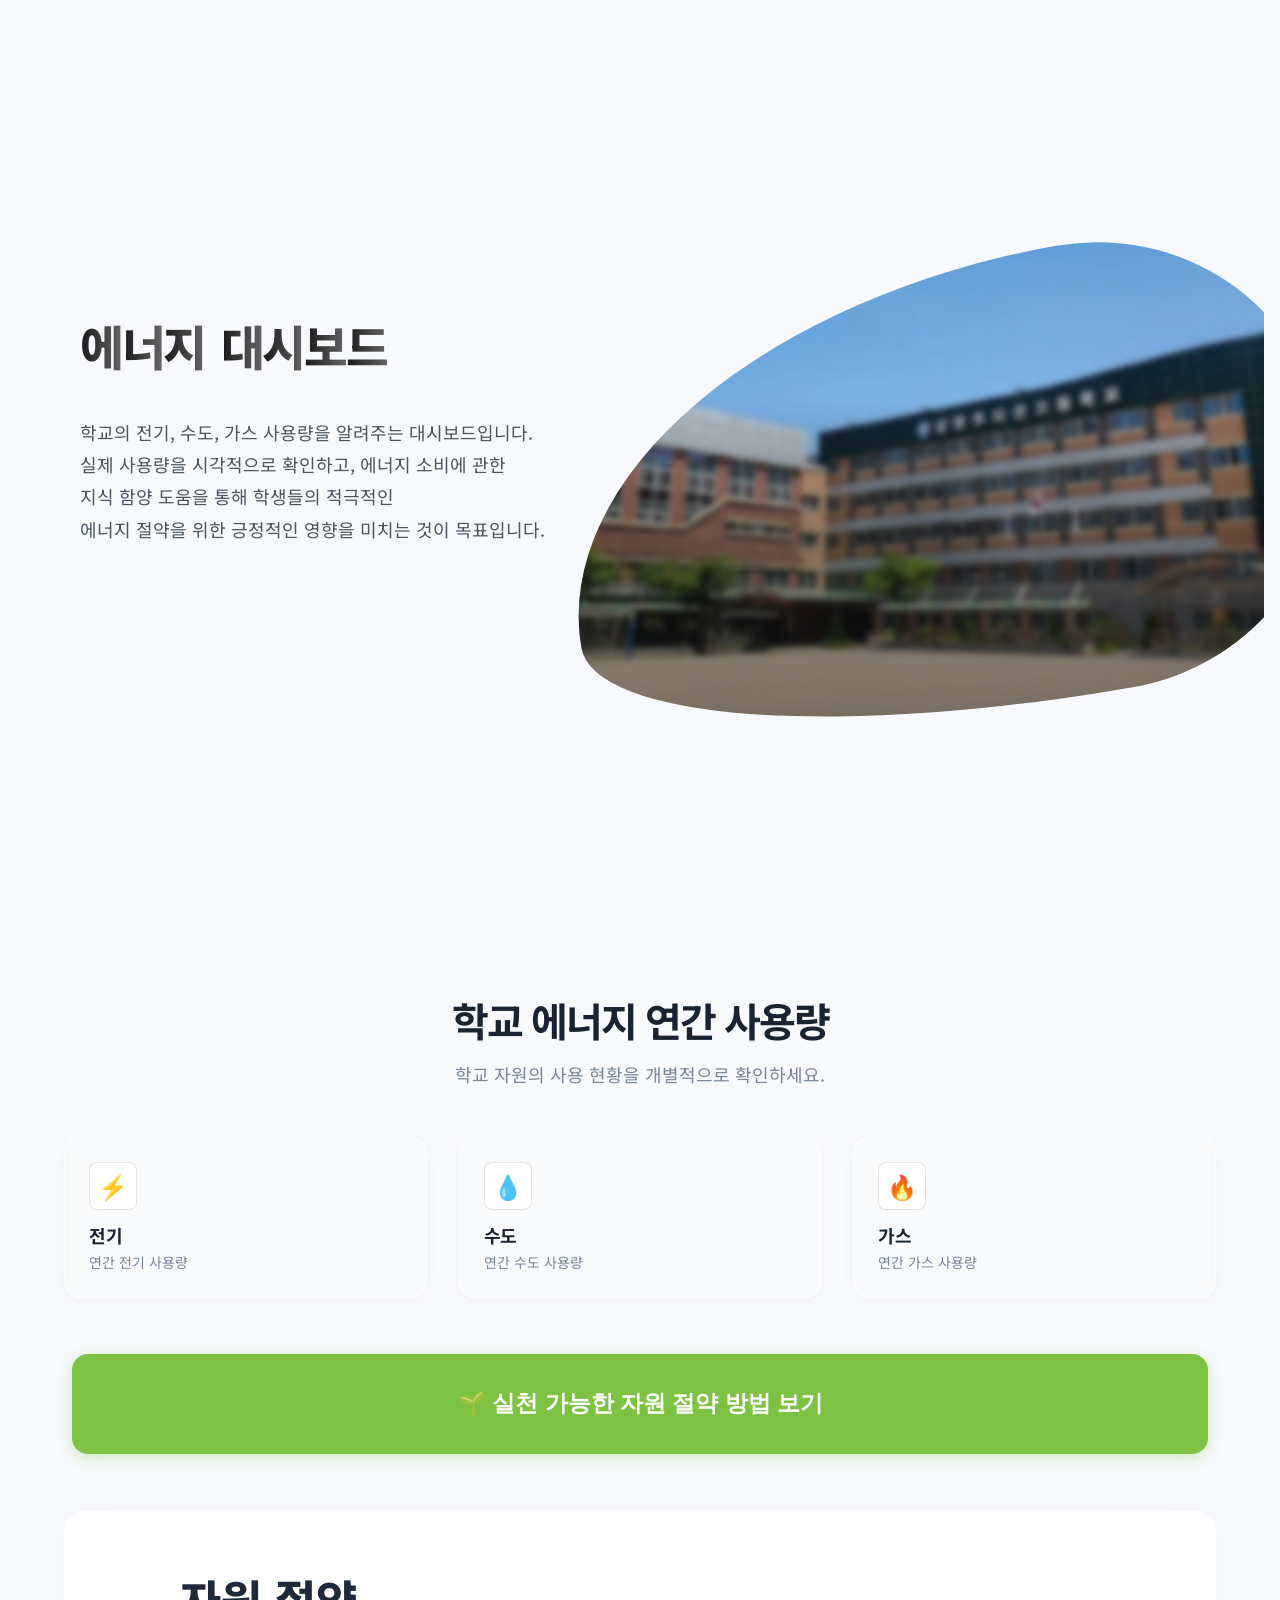
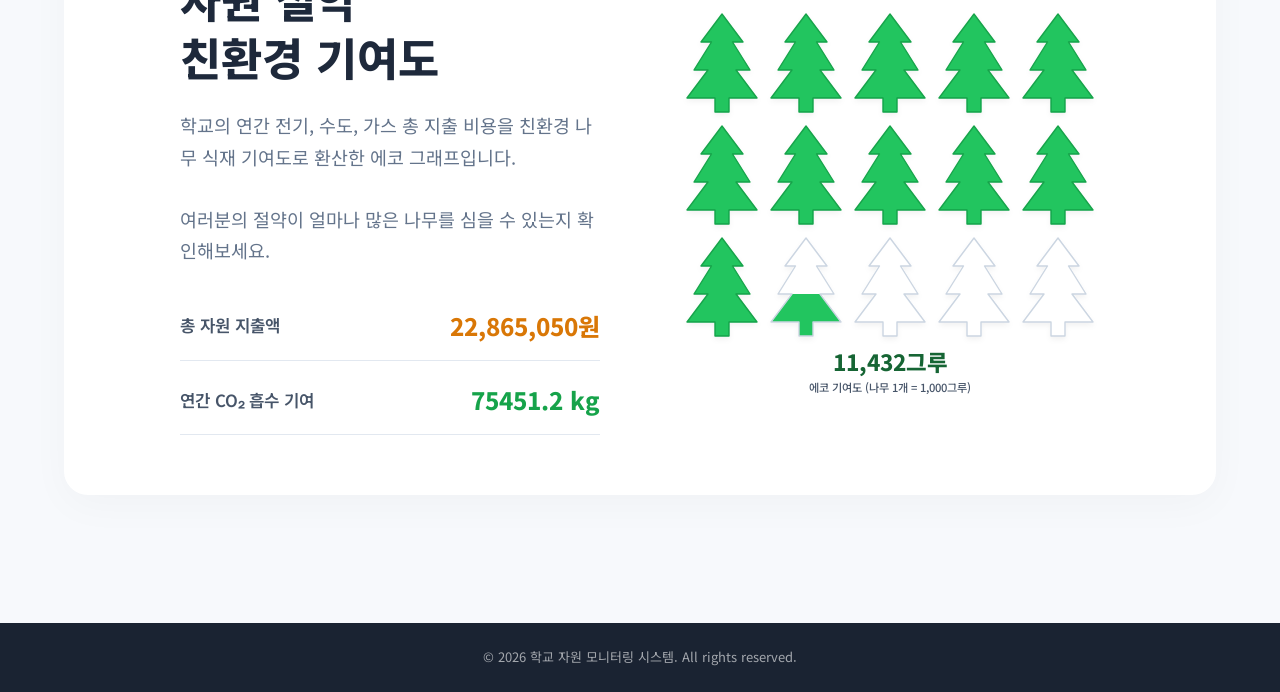
==== index.html @ 6ceacd43 "ㄹㅇ 트루 찐찐찐 마지막임" ====
<!DOCTYPE html>
<html lang="ko">
<head>
    <meta charset="UTF-8">
    <meta name="viewport" content="width=device-width, initial-scale=1.0">
    <title>에너지 대시보드</title>
    <link rel="stylesheet" href="style.css?v=69">
</head>
<body>
    <div class="hero-bg" id="hero-bg"></div>

    <section id="hero" class="hero-new">
        <div class="hero-content">
            <h1 id="hero-title">에너지 대시보드</h1>
            <p class="hero-desc">
                학교의 전기, 수도, 가스 사용량을 알려주는 대시보드입니다.<br>
                실제 사용량을 시각적으로 확인하고, 에너지 소비에 관한<br>
                지식 함양 도움을 통해 학생들의 적극적인<br>
                에너지 절약을 위한 긍정적인 영향을 미치는 것이 목표입니다.
            </p>
        </div>
        <div class="hero-image-halfcircle"></div>
    </section>

    <div class="container">
        <section class="feature-section">
            <div class="feature-header">
                <h2>학교 에너지 연간 사용량</h2>
                <p>학교 자원의 사용 현황을 개별적으로 확인하세요.</p>
            </div>
            <div class="feature-grid">
                <div class="feature-card" onclick="location.href='electricity.html'">
                    <div class="feature-icon-wrapper">⚡</div>
                    <div class="feature-text">
                        <h3>전기</h3>
                        <p> 연간 전기 사용량</p>
                    </div>
                </div>
                <div class="feature-card" onclick="location.href='water.html'">
                    <div class="feature-icon-wrapper">💧</div>
                    <div class="feature-text">
                        <h3>수도</h3>
                        <p>연간 수도 사용량</p>
                    </div>
                </div>
                <div class="feature-card" onclick="location.href='gas.html'">
                    <div class="feature-icon-wrapper">🔥</div>
                    <div class="feature-text">
                        <h3>가스</h3>
                        <p>연간 가스 사용량</p>
                    </div>
                </div>
            </div>
        </section>



        <div class="action-area">
            <button class="btn-primary" onclick="location.href='saving-tips.html'">
                🌱 실천 가능한 자원 절약 방법 보기
            </button>
        </div>

        <section class="eco-tree-section">
            <div class="eco-tree-layout">
                <div class="eco-tree-text-area">
                    <h2>자원 절약<br>친환경 기여도</h2>
                    <p class="description">
                        학교의 연간 전기, 수도, 가스 총 지출 비용을 
                        친환경 나무 식재 기여도로 환산한 에코 그래프입니다.<br><br>
                        여러분의 절약이 얼마나 많은 나무를 심을 수 있는지 확인해보세요.
                    </p>
                    <div class="eco-stats">
                        <div class="stat-box">
                            <span class="stat-label">총 자원 지출액</span>
                            <span class="stat-value highlight-yellow">22,865,050원</span>
                        </div>
                        <div class="stat-box">
                            <span class="stat-label">연간 CO₂ 흡수 기여</span>
                            <span class="stat-value highlight-green">75451.2 kg</span>
                        </div>
                    </div>
                </div>

                <div class="eco-tree-graphic-area">
                    <svg viewBox="0 0 600 580" preserveAspectRatio="xMidYMid meet" xmlns="http://www.w3.org/2000/svg">
                        <defs>
                            <path id="tree-shape" d="M 50,10 L 20,50 L 35,50 L 10,90 L 30,90 L 0,130 L 40,130 L 40,150 L 60,150 L 60,130 L 100,130 L 70,90 L 90,90 L 65,50 L 80,50 Z" />
                            <linearGradient id="partialTreeGrad" x1="0%" y1="0%" x2="0%" y2="100%">
                                <stop offset="56.8%" stop-color="#ffffff" />
                                <stop offset="56.8%" stop-color="#22c55e" />
                            </linearGradient>
                            <filter id="shadow" x="-10%" y="-10%" width="120%" height="120%">
                                <feDropShadow dx="0" dy="4" stdDeviation="4" flood-color="#000000" flood-opacity="0.05" />
                            </filter>
                        </defs>
                        
                        <!-- 11 Full Trees -->
                        <use href="#tree-shape" x="10" y="10" fill="#22c55e" stroke="#16a34a" stroke-width="2" stroke-linejoin="round" filter="url(#shadow)" />
                        <use href="#tree-shape" x="130" y="10" fill="#22c55e" stroke="#16a34a" stroke-width="2" stroke-linejoin="round" filter="url(#shadow)" />
                        <use href="#tree-shape" x="250" y="10" fill="#22c55e" stroke="#16a34a" stroke-width="2" stroke-linejoin="round" filter="url(#shadow)" />
                        <use href="#tree-shape" x="370" y="10" fill="#22c55e" stroke="#16a34a" stroke-width="2" stroke-linejoin="round" filter="url(#shadow)" />
                        <use href="#tree-shape" x="490" y="10" fill="#22c55e" stroke="#16a34a" stroke-width="2" stroke-linejoin="round" filter="url(#shadow)" />
                        
                        <use href="#tree-shape" x="10" y="170" fill="#22c55e" stroke="#16a34a" stroke-width="2" stroke-linejoin="round" filter="url(#shadow)" />
                        <use href="#tree-shape" x="130" y="170" fill="#22c55e" stroke="#16a34a" stroke-width="2" stroke-linejoin="round" filter="url(#shadow)" />
                        <use href="#tree-shape" x="250" y="170" fill="#22c55e" stroke="#16a34a" stroke-width="2" stroke-linejoin="round" filter="url(#shadow)" />
                        <use href="#tree-shape" x="370" y="170" fill="#22c55e" stroke="#16a34a" stroke-width="2" stroke-linejoin="round" filter="url(#shadow)" />
                        <use href="#tree-shape" x="490" y="170" fill="#22c55e" stroke="#16a34a" stroke-width="2" stroke-linejoin="round" filter="url(#shadow)" />
                        
                        <use href="#tree-shape" x="10" y="330" fill="#22c55e" stroke="#16a34a" stroke-width="2" stroke-linejoin="round" filter="url(#shadow)" />
                        
                        <!-- 1 Partial Tree (43.2% filled from bottom) -->
                        <use href="#tree-shape" x="130" y="330" fill="url(#partialTreeGrad)" stroke="#cbd5e1" stroke-width="2" stroke-linejoin="round" filter="url(#shadow)" />
                        
                        <!-- 3 Empty Trees -->
                        <use href="#tree-shape" x="250" y="330" fill="#ffffff" stroke="#cbd5e1" stroke-width="2" stroke-linejoin="round" filter="url(#shadow)" />
                        <use href="#tree-shape" x="370" y="330" fill="#ffffff" stroke="#cbd5e1" stroke-width="2" stroke-linejoin="round" filter="url(#shadow)" />
                        <use href="#tree-shape" x="490" y="330" fill="#ffffff" stroke="#cbd5e1" stroke-width="2" stroke-linejoin="round" filter="url(#shadow)" />
                        
                        <!-- Text -->
                        <text x="300" y="530" font-size="32" font-weight="800" fill="#166534" text-anchor="middle">11,432그루</text>
                        <text x="300" y="560" font-size="16" fill="#475569" text-anchor="middle" font-weight="500">에코 기여도 (나무 1개 = 1,000그루)</text>
                    </svg>
                </div>
            </div>
        </section>
    </div>

    <footer>
        <p>© 2026 학교 자원 모니터링 시스템. All rights reserved.</p>
    </footer>

    <script>
        document.addEventListener("DOMContentLoaded", () => {
            const renderPaths = (position) => {
                const svgNS = "http://www.w3.org/2000/svg";
                const svg = document.createElementNS(svgNS, "svg");
                svg.setAttribute("viewBox", "0 0 696 316");
                svg.setAttribute("fill", "none");
                svg.setAttribute("overflow", "visible");
                svg.classList.add("hero-svg");
                
                for (let i = 0; i < 25; i++) {
                    const idx = i * 1.4;
                    const path = document.createElementNS(svgNS, "path");
                    const d = `M-${380 - idx * 5 * position} -${189 + idx * 6}C-${380 - idx * 5 * position} -${189 + idx * 6} -${312 - idx * 5 * position} ${216 - idx * 6} ${152 - idx * 5 * position} ${343 - idx * 6}C${616 - idx * 5 * position} ${470 - idx * 6} ${684 - idx * 5 * position} ${875 - idx * 6} ${684 - idx * 5 * position} ${875 - idx * 6}`;
                    
                    path.setAttribute("d", d);
                    path.setAttribute("stroke", "#166534");
                    path.setAttribute("stroke-width", 0.5 + idx * 0.03);
                    path.setAttribute("stroke-opacity", 0.02 + Math.pow((24 - i) / 24, 2) * 0.35);
                    svg.appendChild(path);
                }
                return svg;
            };

            const container = document.getElementById("hero-bg");
            if (container) {
                container.appendChild(renderPaths(1));
                container.appendChild(renderPaths(-1));

                const paths = container.querySelectorAll("path");
                paths.forEach(path => {
                    const length = path.getTotalLength() || 1500;
                    path.style.setProperty('--path-length', length);
                    path.style.strokeDasharray = `${length * 0.3} ${length * 0.7}`;
                    
                    const duration = 20 + Math.random() * 10;
                    path.style.animation = `drawPath ${duration}s linear infinite`;
                });
            }

            const titleContainer = document.getElementById("hero-title");
            if (titleContainer) {
                const text = titleContainer.textContent;
                titleContainer.innerHTML = "";
                const words = text.split(" ");
                
                words.forEach((word, wordIndex) => {
                    const wordSpan = document.createElement("span");
                    wordSpan.className = "title-word";
                    if (wordIndex < words.length - 1) wordSpan.style.marginRight = "16px";
                    
                    word.split("").forEach((letter, letterIndex) => {
                        const letterSpan = document.createElement("span");
                        letterSpan.className = "title-letter";
                        letterSpan.textContent = letter;
                        wordSpan.appendChild(letterSpan);
                        
                        letterSpan.animate([
                            { transform: 'translateY(100px)', opacity: 0 },
                            { transform: 'translateY(0)', opacity: 1 }
                        ], {
                            duration: 1000,
                            delay: (wordIndex * 100 + letterIndex * 30),
                            fill: 'forwards',
                            easing: 'cubic-bezier(0.34, 1.56, 0.64, 1)'
                        });
                    });
                    titleContainer.appendChild(wordSpan);
                });
            }

            const featureGrid = document.querySelector(".feature-grid");
            if (featureGrid) {
                document.addEventListener("mousemove", e => {
                    const rect = featureGrid.getBoundingClientRect();
                    const x = e.clientX - rect.left;
                    const y = e.clientY - rect.top;
                    featureGrid.style.setProperty("--mouse-x", `${x}px`);
                    featureGrid.style.setProperty("--mouse-y", `${y}px`);
                });
            }
        });
    </script>
</body>
</html>
---- style.css ----
/* ===================================
   학교 자원 모니터링 시스템 - 스타일시트
   이전 대시보드 디자인 시스템 통합
   =================================== */

@import url('https://fonts.googleapis.com/css2?family=Noto+Sans+KR:wght@300;400;500;700;900&display=swap');

/* --- Design Tokens (이전 대시보드 기반) --- */
:root {
    --bg-color: #f7f9fc;
    --card-bg: #ffffff;
    --text-main: #1a2332;
    --text-sub: #7a869a;
    --blue: #239ce3;
    --blue-light: #e6f4fc;
    --green: #7dc242;
    --green-light: #eff7e9;
    --teal: #36b0a1;
    --teal-light: #e7f6f5;
    --orange: #f59e0b;
    --orange-light: #fef3c7;
    --border-radius: 16px;
    --shadow: 0 4px 20px rgba(0, 0, 0, 0.03);
    --shadow-hover: 0 8px 32px rgba(0, 0, 0, 0.08);
    --transition: all 0.3s cubic-bezier(0.4, 0, 0.2, 1);
}

/* --- Reset & Base --- */
* {
    box-sizing: border-box;
    margin: 0;
    padding: 0;
}

body {
    font-family: 'Noto Sans KR', sans-serif;
    background-color: var(--bg-color);
    color: var(--text-main);
    line-height: 1.6;
    -webkit-font-smoothing: antialiased;
}

/* ===================================
   히어로 배너
   =================================== */
.hero-new {
    position: relative;
    min-height: calc(100vh - 32px);
    width: calc(100% - 32px);
    margin: 16px;
    border-radius: 32px;
    display: flex;
    align-items: center;
    justify-content: flex-start; /* 중앙 정렬 해제하고 왼쪽으로 완전히 밀착 */
    overflow: hidden; /* 모서리 둥글게 자르기 */
}

.hero-bg {
    position: fixed; /* absolute에서 fixed로 변경하여 스크롤 시에도 배경 유지 */
    top: 0;
    left: 0;
    width: 100%;
    height: 100vh;
    pointer-events: none;
    z-index: 0;
}

.hero-svg {
    width: 100%;
    height: 100%;
    color: #020617;
    position: absolute;
    top: 0;
    left: 0;
}

.hero-content {
    position: relative;
    z-index: 10;
    text-align: left; /* 왼쪽 정렬 */
    padding: 0;
    max-width: 800px;
    margin-left: 8vw; /* 화면 왼쪽에서 적절히 띄움 (기존보다 훨씬 왼쪽) */
}

/* 오른쪽 배경 이미지 - 보내주신 이미지와 완벽하게 일치하는 비대칭 물방울 모양 */
.hero-image-halfcircle {
    position: absolute;
    right: -5vw; 
    top: 55%; 
    width: 65vw; 
    height: 38vw; 
    /* 
       [곡률 수정: 끝부분 부드럽게 라운딩]
       - 이전 설정은 끝부분이 바늘처럼 너무 뾰족하게 만나는 구조였습니다.
       - 가로 곡률을 70%로 낮추어(기존 85%), 왼쪽 끝이 뾰족하지 않고 신발 앞코나 조약돌처럼 부드럽고 둥글게(Round) 감싸지도록 조절했습니다.
       - 여전히 가로/세로 합은 100%로 완벽하게 맞물리므로, 네모난 왜곡 없이 가장 아름다운 곡선이 나옵니다.
    */
    border-radius: 70% 30% 30% 70% / 70% 50% 50% 30%; 
    /* 살짝 위로 들린 각도 유지 (-10도) */
    transform: translateY(-50%) rotate(-10deg);
    overflow: hidden; 
    z-index: 1; 
}

/* 타원이 회전해도 사진은 똑바로 보이게 유지 */
.hero-image-halfcircle::before {
    content: '';
    position: absolute;
    /* 사진 영역을 130%로 줄여서 사진이 덜 확대되어 보이게 수정 */
    top: -15%;
    left: -15%;
    width: 120%;
    height: 130%;
    background-image: url('school.jpg');
    background-size: cover;
    background-position: center;
    /* 부모의 회전(-10도)을 상쇄 */
    transform: rotate(10deg);
}

.hero-new h1 {
    font-size: 5rem;
    font-weight: 800;
    margin-bottom: 2rem;
    letter-spacing: -0.05em;
    display: flex;
    justify-content: flex-start; /* 왼쪽 정렬 */
    flex-wrap: wrap;
}

.title-word {
    display: inline-block;
}

.title-letter {
    display: inline-block;
    color: transparent;
    background-clip: text;
    -webkit-background-clip: text;
    background-image: linear-gradient(to right, #171717, rgba(64, 64, 64, 0.8));
    opacity: 0; /* Animation handles the rest */
}

.hero-desc {
    font-size: 1.125rem;
    color: #4b5563;
    line-height: 1.8;
    margin-bottom: 3rem;
    animation: fadeInUp 2s ease-out forwards;
    opacity: 0;
}

@keyframes fadeInUp {
    from { opacity: 0; transform: translateY(24px); }
    to { opacity: 1; transform: translateY(0); }
}

@keyframes drawPath {
    0% { stroke-dashoffset: var(--path-length); }
    100% { stroke-dashoffset: 0; }
}

.hero-btn-container {
    display: inline-block;
    position: relative;
    background: linear-gradient(to bottom, rgba(0,0,0,0.05), rgba(255,255,255,0.05));
    padding: 1px;
    border-radius: 1.5rem;
    backdrop-filter: blur(16px);
    overflow: hidden;
    box-shadow: 0 10px 15px -3px rgba(0,0,0,0.1);
    animation: fadeInUp 2.5s ease-out forwards;
    opacity: 0;
}

.hero-btn {
    border-radius: 1.45rem;
    padding: 24px 32px;
    font-size: 1.125rem;
    font-weight: 600;
    background-color: rgba(255,255,255,0.95);
    color: #000;
    border: 1px solid rgba(0,0,0,0.1);
    cursor: pointer;
    display: flex;
    align-items: center;
    transition: all 0.3s;
}

.hero-btn:hover {
    background-color: #fff;
    transform: translateY(-2px);
    box-shadow: 0 4px 6px -1px rgba(0,0,0,0.1);
}

.hero-btn .btn-text {
    opacity: 0.9;
    transition: opacity 0.3s;
}

.hero-btn:hover .btn-text {
    opacity: 1;
}

.hero-btn .btn-arrow {
    margin-left: 12px;
    opacity: 0.7;
    transition: all 0.3s;
}

.hero-btn:hover .btn-arrow {
    opacity: 1;
    transform: translateX(6px);
}

/* 버튼 스타일 */
.action-area {
    width: 100%;
    padding: 8px;
    box-sizing: border-box;
    margin-bottom: 48px;
}

.btn-primary {
    display: block;
    width: 100%;
    background-color: var(--green);
    color: white;
    border: none;
    height: 100px;
    padding: 20px 28px;
    font-size: 1.45rem;
    font-weight: 700;
    border-radius: var(--border-radius);
    cursor: pointer;
    transition: all 0.3s ease;
    box-shadow: 0 4px 15px rgba(125, 194, 66, 0.3);
    text-align: center;
}

.btn-primary:hover {
    background-color: #65a30d;
    transform: translateY(-2px);
    box-shadow: 0 8px 25px rgba(125, 194, 66, 0.4);
}


/* ===================================
   컨테이너
   =================================== */
.container {
    max-width: 1200px;
    margin: 0 auto;
    padding: 48px 24px;
    position: relative;
    z-index: 1;
}

/* ===================================
   원형 프로그레스 차트 섹션
   =================================== */
.analysis-section {
    margin-bottom: 48px;
}

.progress-wrapper {
    display: grid;
    grid-template-columns: repeat(3, 1fr);
    gap: 32px;
}

.progress-card {
    background-color: rgba(255, 255, 255, 0.2);
    border-radius: var(--border-radius);
    padding: 40px 24px;
    box-shadow: var(--shadow);
    display: flex;
    flex-direction: column;
    align-items: center;
    gap: 24px;
    transition: var(--transition);
    border: 1px solid rgba(255, 255, 255, 0.8);
    backdrop-filter: blur(4px); /* 아주 살짝의 블러만 적용 */
    -webkit-backdrop-filter: blur(4px);
}

.progress-card:hover {
    box-shadow: var(--shadow-hover);
    transform: translateY(-4px);
    background-color: rgba(255, 255, 255, 0.4);
}

.progress-title {
    font-size: 18px;
    font-weight: 700;
    color: var(--text-main);
    letter-spacing: -0.3px;
}

/* --- 원형 프로그레스 (conic-gradient) --- */
.circle {
    position: relative;
    width: 150px;
    height: 150px;
    display: flex;
    justify-content: center;
    align-items: center;
    transition: var(--transition);
}

.circle::before {
    content: '';
    position: absolute;
    inset: 0;
    border-radius: 50%;
    -webkit-mask: radial-gradient(transparent 55%, black 56%);
    mask: radial-gradient(transparent 55%, black 56%);
    z-index: 1;
}

.circle span {
    position: relative;
    z-index: 2;
    font-size: 32px;
    font-weight: 700;
}

/* 전기 - 78% (파란색) */
.circle.blue::before {
    background: conic-gradient(
        var(--blue) 0deg,
        var(--blue) 280.8deg,     /* 360 × 0.78 */
        var(--blue-light) 280.8deg,
        var(--blue-light) 360deg
    );
}

.circle.blue span {
    color: var(--blue);
}

/* 수도 - 91% (초록색) */
.circle.green::before {
    background: conic-gradient(
        var(--green) 0deg,
        var(--green) 327.6deg,    /* 360 × 0.91 */
        var(--green-light) 327.6deg,
        var(--green-light) 360deg
    );
}

.circle.green span {
    color: var(--green);
}

/* 가스 - 85% (주황색) */
.circle.orange::before {
    background: conic-gradient(
        var(--orange) 0deg,
        var(--orange) 306deg,     /* 360 × 0.85 */
        var(--orange-light) 306deg,
        var(--orange-light) 360deg
    );
}

.circle.orange span {
    color: var(--orange);
}

/* ===================================
   상세 모니터링 기능 섹션 (FeatureGrid 스타일)
   =================================== */
.feature-section {
    width: 100%;
    padding: 48px 0;
}

.feature-header {
    max-width: 768px;
    margin: 0 auto 48px auto;
    text-align: center;
    padding: 0 24px;
}

.feature-header h2 {
    font-size: 2.5rem;
    font-weight: 700;
    letter-spacing: -0.05em;
    color: var(--text-main);
    line-height: 1.2;
}

.feature-header p {
    margin-top: 16px;
    font-size: 1.125rem;
    color: var(--text-sub);
}

.feature-grid {
    display: grid;
    grid-template-columns: 1fr;
    gap: 32px;
    position: relative;
    z-index: 0;
}

@media (min-width: 768px) {
    .feature-grid { grid-template-columns: repeat(2, 1fr); }
}

@media (min-width: 1024px) {
    .feature-grid { grid-template-columns: repeat(3, 1fr); }
}

.feature-card {
    position: relative;
    display: flex;
    flex-direction: column;
    align-items: flex-start;
    gap: 16px;
    padding: 24px;
    border-radius: var(--border-radius);
    border: 1px solid rgba(255, 255, 255, 0.8);
    background-color: rgba(255, 255, 255, 0.2);
    box-shadow: var(--shadow);
    backdrop-filter: blur(4px);
    -webkit-backdrop-filter: blur(4px);
    transition: var(--transition);
    cursor: pointer;
    text-decoration: none;
    color: inherit;
    z-index: 1;
}

.feature-card:hover {
    transform: translateY(-4px);
    box-shadow: var(--shadow-hover);
    background-color: rgba(255, 255, 255, 0.4);
}

/* 내부 요소들이 확실히 위로 오도록 */
.feature-card > * {
    position: relative;
    z-index: 2;
}

/* 다크모드 대응(만약 프로젝트에 다크모드가 있다면) */
@media (prefers-color-scheme: dark) {
    .feature-card {
        border-color: rgba(255, 255, 255, 0.2);
        background-color: rgba(255, 255, 255, 0.12);
    }
    .feature-card:hover {
        border-color: rgba(255, 255, 255, 0.35);
        background-color: rgba(255, 255, 255, 0.2);
    }
}

.feature-icon-wrapper {
    display: flex;
    height: 48px;
    width: 48px;
    align-items: center;
    justify-content: center;
    border-radius: 0.5rem;
    border: 1px solid rgba(0, 0, 0, 0.1);
    background-color: var(--card-bg);
    color: var(--text-main);
    font-size: 24px;
}

@media (prefers-color-scheme: dark) {
    .feature-icon-wrapper {
        border-color: rgba(255, 255, 255, 0.1);
    }
}

.feature-text {
    display: flex;
    flex-direction: column;
    align-items: flex-start;
    text-align: left;
}

.feature-text h3 {
    font-size: 1.125rem;
    font-weight: 700;
    line-height: 1;
    letter-spacing: -0.025em;
    color: var(--text-main);
    margin-bottom: 8px;
}

.feature-text p {
    font-size: 0.875rem;
    color: var(--text-sub);
    line-height: 1.5;
    margin: 0;
}

/* ===================================
   대시보드 페이지 공통 (서브페이지)
   =================================== */
.dashboard-container {
    max-width: 1200px;
    margin: 0 auto;
    padding: 40px 24px;
}

.page-header {
    margin-bottom: 32px;
    display: flex;
    justify-content: space-between;
    align-items: center;
}

.page-header h1 {
    font-size: 32px;
    font-weight: 700;
    color: #111827;
}

.page-header p {
    font-size: 16px;
    color: var(--text-sub);
}

.back-btn {
    display: inline-flex;
    align-items: center;
    gap: 8px;
    padding: 10px 20px;
    border-radius: 12px;
    background-color: var(--card-bg);
    color: var(--text-main);
    text-decoration: none;
    font-size: 14px;
    font-weight: 500;
    box-shadow: var(--shadow);
    transition: var(--transition);
}

.back-btn:hover {
    box-shadow: var(--shadow-hover);
    transform: translateY(-2px);
}

/* 상단 요약 카드 (대시보드) */
.top-cards {
    display: grid;
    grid-template-columns: repeat(3, 1fr);
    gap: 24px;
    margin-bottom: 24px;
}

.card {
    background-color: var(--card-bg);
    border-radius: var(--border-radius);
    padding: 24px;
    box-shadow: var(--shadow);
    display: flex;
    align-items: center;
    transition: var(--transition);
}

.card:hover {
    box-shadow: var(--shadow-hover);
    transform: translateY(-2px);
}

.icon-box {
    width: 60px;
    height: 60px;
    border-radius: 50%;
    display: flex;
    justify-content: center;
    align-items: center;
    font-size: 24px;
    margin-right: 20px;
    flex-shrink: 0;
}

.icon-box.blue { background-color: var(--blue-light); color: var(--blue); }
.icon-box.green { background-color: var(--green-light); color: var(--green); }
.icon-box.teal { background-color: var(--teal-light); color: var(--teal); }
.icon-box.orange { background-color: var(--orange-light); color: var(--orange); }

.card-info h3 {
    font-size: 14px;
    font-weight: 500;
    margin-bottom: 8px;
    color: var(--text-sub);
}

.card-info .value {
    font-size: 36px;
    font-weight: 700;
    line-height: 1;
    margin-bottom: 10px;
}

.card-info .value span {
    font-size: 18px;
    font-weight: 500;
}

.value.blue-text { color: var(--blue); }
.value.green-text { color: var(--green); }
.value.teal-text { color: var(--teal); }
.value.orange-text { color: var(--orange); }

.card-info .sub-text {
    font-size: 13px;
    display: flex;
    align-items: center;
    gap: 6px;
}

.sub-text.blue-text { color: var(--blue); }
.sub-text.green-text { color: var(--green); }
.sub-text.orange-text { color: var(--orange); }
.sub-text.gray-text { color: var(--text-sub); }

.dot {
    width: 8px;
    height: 8px;
    border-radius: 50%;
    display: inline-block;
}

.dot.green { background-color: var(--green); }
.dot.blue { background-color: var(--blue); }
.dot.orange { background-color: var(--orange); }

/* 차트 영역 */
.bottom-sections {
    display: grid;
    grid-template-columns: 1fr 1.5fr;
    gap: 24px;
}

.chart-card {
    background-color: var(--card-bg);
    border-radius: var(--border-radius);
    padding: 24px;
    box-shadow: var(--shadow);
    display: flex;
    flex-direction: column;
}

.chart-card h3 {
    font-size: 18px;
    margin-bottom: 30px;
}

.chart-card.text-content-card {
    justify-content: center;
    gap: 20px;
    background: linear-gradient(135deg, #ffffff 0%, #f8fafc 100%);
    border: 1px solid rgba(0,0,0,0.03);
}

.chart-card .highlight-title {
    font-size: 1.35rem;
    font-weight: 800;
    color: var(--text-main);
    line-height: 1.4;
    margin-bottom: 0;
    letter-spacing: -0.02em;
    word-break: keep-all;
}

.chart-card .highlight-title::before {
    content: '🌲';
    margin-right: 8px;
}

.chart-card .highlight-desc {
    font-size: 1.05rem;
    font-weight: 400;
    color: var(--text-sub);
    line-height: 1.7;
    margin: 0;
    word-break: keep-all;
}

/* 도넛 차트 */
.donut-container {
    display: flex;
    justify-content: space-around;
    align-items: center;
    flex: 1;
}

.donut-item {
    text-align: center;
    position: relative;
}

.donut-item h4 {
    font-size: 16px;
    font-weight: 500;
    margin-bottom: 20px;
}

.chart-wrapper {
    position: relative;
    width: 160px;
    height: 160px;
    margin: 0 auto;
}

.center-text {
    position: absolute;
    top: 50%;
    left: 50%;
    transform: translate(-50%, -50%);
    display: flex;
    flex-direction: column;
    align-items: center;
    pointer-events: none;
}

.center-text strong {
    font-size: 28px;
    font-weight: 700;
    color: #111827;
}

.center-text span {
    font-size: 12px;
    color: var(--text-sub);
    margin-top: 4px;
}

/* 라인 차트 */
.line-charts {
    display: flex;
    flex-direction: column;
    gap: 24px;
}

.line-chart-box {
    background-color: var(--card-bg);
    border-radius: var(--border-radius);
    padding: 24px;
    box-shadow: var(--shadow);
    position: relative;
}

.line-header {
    display: flex;
    justify-content: space-between;
    align-items: center;
    margin-bottom: 20px;
}

.line-header h3 {
    font-size: 16px;
    margin: 0;
}

.line-header h3 span {
    font-size: 12px;
    color: var(--text-sub);
    font-weight: 400;
}

.badge {
    background-color: #f3f4f6;
    padding: 6px 12px;
    border-radius: 20px;
    font-size: 12px;
    font-weight: 500;
    display: flex;
    align-items: center;
    gap: 6px;
}

.canvas-container {
    height: 180px;
    width: 100%;
}

/* 단일 차트 (전체 너비) */
.full-chart {
    grid-template-columns: 1fr;
}

.full-chart .chart-card {
    min-height: 300px;
}

/* ===================================
   푸터
   =================================== */
footer {
    background-color: #1a2332;
    color: rgba(255, 255, 255, 0.6);
    text-align: center;
    padding: 24px;
    font-size: 13px;
}

/* ===================================
   반응형 디자인
   =================================== */
@media (max-width: 992px) {
    .hero-overlay h1 {
        font-size: 36px;
    }

    .progress-wrapper,
    .card-grid,
    .top-cards {
        grid-template-columns: repeat(2, 1fr);
    }

    .bottom-sections {
        grid-template-columns: 1fr;
    }
}

@media (max-width: 600px) {
    .hero {
        height: 300px;
    }

    .hero-overlay h1 {
        font-size: 28px;
    }

    .hero-overlay p {
        font-size: 15px;
    }

    .progress-wrapper,
    .card-grid,
    .top-cards {
        grid-template-columns: 1fr;
    }

    .container,
    .dashboard-container {
        padding: 24px 16px;
    }
}
/* ==========================
   에코 트리 섹션 (2단 레이아웃)
========================== */

.eco-tree-section {
    margin-bottom: 80px;
    animation: fadeIn 0.8s ease-out;
}

.eco-tree-layout {
    display: flex;
    align-items: center;
    justify-content: center;
    gap: 80px;
    background: #ffffff;
    padding: 60px 80px;
    border-radius: 24px;
    box-shadow: 0 10px 40px rgba(0,0,0,0.03);
    max-width: 100%;
    margin: 0 auto;
    width: 100%;
}

/* 왼쪽 텍스트 영역 */
.eco-tree-text-area {
    width: 420px;
    flex-shrink: 0;
}

.eco-tree-text-area h2 {
    font-size: 2.8rem;
    font-weight: 800;
    color: #1e293b;
    margin-bottom: 24px;
    line-height: 1.3;
}

.eco-tree-text-area .description {
    font-size: 1.15rem;
    color: #64748b;
    line-height: 1.7;
    margin-bottom: 40px;
}

/* 통계 텍스트 박스 */
.eco-stats {
    display: flex;
    flex-direction: column;
    gap: 20px;
}

.stat-box {
    display: flex;
    justify-content: space-between;
    align-items: center;
    padding-bottom: 15px;
    border-bottom: 1px solid #e2e8f0;
}

.stat-label {
    font-size: 1.05rem;
    color: #475569;
    font-weight: 600;
}

.stat-value {
    font-size: 1.5rem;
    font-weight: 800;
}

.highlight-yellow {
    color: #d97706;
}

.highlight-green {
    color: #16a34a;
}

/* 오른쪽 그래프 영역 */
.eco-tree-graphic-area {
    width: 420px;
    flex-shrink: 0;
    display: flex;
    justify-content: center;
    align-items: center;
}

#single-tree-svg {
    width: 100%;
    max-width: 420px;
    margin: 0 auto;
    height: auto;
    display: block;
}

.tree-text-num {
    font-size: 2.2rem;
    font-weight: 800;
    fill: #ffffff;
    text-shadow: 0 4px 15px rgba(0,0,0,0.5);
}

.tree-text-desc {
    font-size: 1.1rem;
    font-weight: 700;
    fill: #f0fdf4;
    text-shadow: 0 2px 10px rgba(0,0,0,0.4);
}


/* 일반 페이드인 효과 */
@keyframes fadeIn {
    from {
        opacity: 0;
        transform: translateY(20px);
    }
    to {
        opacity: 1;
        transform: translateY(0);
    }
}

/* ==========================
   모바일
========================== */

@media(max-width:992px){
    .eco-tree-layout {
        flex-direction: column;
        padding: 40px;
        text-align: center;
    }
    
    .eco-tree-text-area h2 {
        font-size: 2.2rem;
    }
    
    .eco-tree-text-area {
        max-width: 100%;
    }
}

/* ===================================
   패드 여백 압축 & 폰 이미지 제거 및 중앙 정렬 (최종)
   =================================== */

.hero-desc {
    word-break: keep-all;
}

/* 1. 대형 패드 가로 화면 (max-width: 1400px) */
@media (max-width: 1400px) {
    .hero-content {
        max-width: 45%; 
        margin-left: 5vw;
    }
    
    .hero-new h1 {
        font-size: 3rem; 
    }

    .hero-image-halfcircle {
        width: 60vw; 
        height: 35vw;
        right: -5vw; 
    }
}

/* 2. 패드 세로 화면 (max-width: 900px) */
@media (max-width: 900px) {
    .hero-new {
        display: flex;
        flex-direction: row; 
        align-items: center;
        justify-content: flex-start;
        /* 💡 [여백 버그 해결] 위아래로 휑하게 남던 여백을 줄이기 위해 전체 높이 스트레칭(100vh)을 끄고 auto로 변경 */
        min-height: auto; 
        padding: 120px 24px; /* 패드 세로 화면에 딱 적당하고 고급스러운 위아래 여백 부여 */
        overflow: hidden; 
    }

    .hero-content {
        width: 50%; 
        max-width: 320px; 
        margin-left: 4vw;
        z-index: 10;
    }

    .hero-new h1 {
        font-size: 2.5rem; 
        line-height: 1.3;
    }

    .title-word {
        display: inline-block;
        white-space: nowrap; 
    }

    .hero-desc br {
        display: none; 
    }
    
    .hero-desc {
        font-size: 1.05rem;
        line-height: 1.7;
        padding-right: 2vw; 
    }

    .hero-image-halfcircle {
        position: absolute;
        width: 68vw; 
        height: 40vw;
        right: -10vw; 
        top: 50%;
        transform: translateY(-50%) rotate(-10deg);
        border-radius: 70% 30% 30% 70% / 70% 50% 50% 30%; 
    }
}

/* 3. 핸드폰 화면 (max-width: 480px) */
@media (max-width: 480px) {
    .hero-new {
        min-height: auto;
        padding: 80px 20px; /* 폰 환경에 맞춘 컴팩트한 위아래 여백 */
    }

    .hero-content {
        /* 💡 폰에서는 글자 박스 가로폭을 100%로 넓히고 완벽한 가운데 정렬 */
        width: 100%; 
        max-width: none;
        margin-left: 0;
        text-align: center;
    }

    .hero-new h1 {
        font-size: 2.2rem; /* 폰 화면에서 보기 좋은 시원한 타이틀 크기 */
        justify-content: center; /* 타이틀 정중앙 정렬 */
        text-align: center;
    }

    .hero-desc {
        font-size: 1rem;
        line-height: 1.6;
        padding-right: 0; /* 둥근 모양 맞춤 여백을 제거하여 중앙 밸런스 유지 */
        text-align: center;
    }

    /* 💡 [폰 이미지 제거] 오직 핸드폰 화면에서만 물방울 이미지를 완전히 숨김 */
    .hero-image-halfcircle {
        display: none !important;
    }

    .btn-primary {
        padding: 16px 20px;
        font-size: 1.1rem;
    }

    /* 하단 격자 카드 목록 1열 정렬 */
    .feature-grid, .top-cards {
        grid-template-columns: 1fr;
        gap: 16px;
    }
}
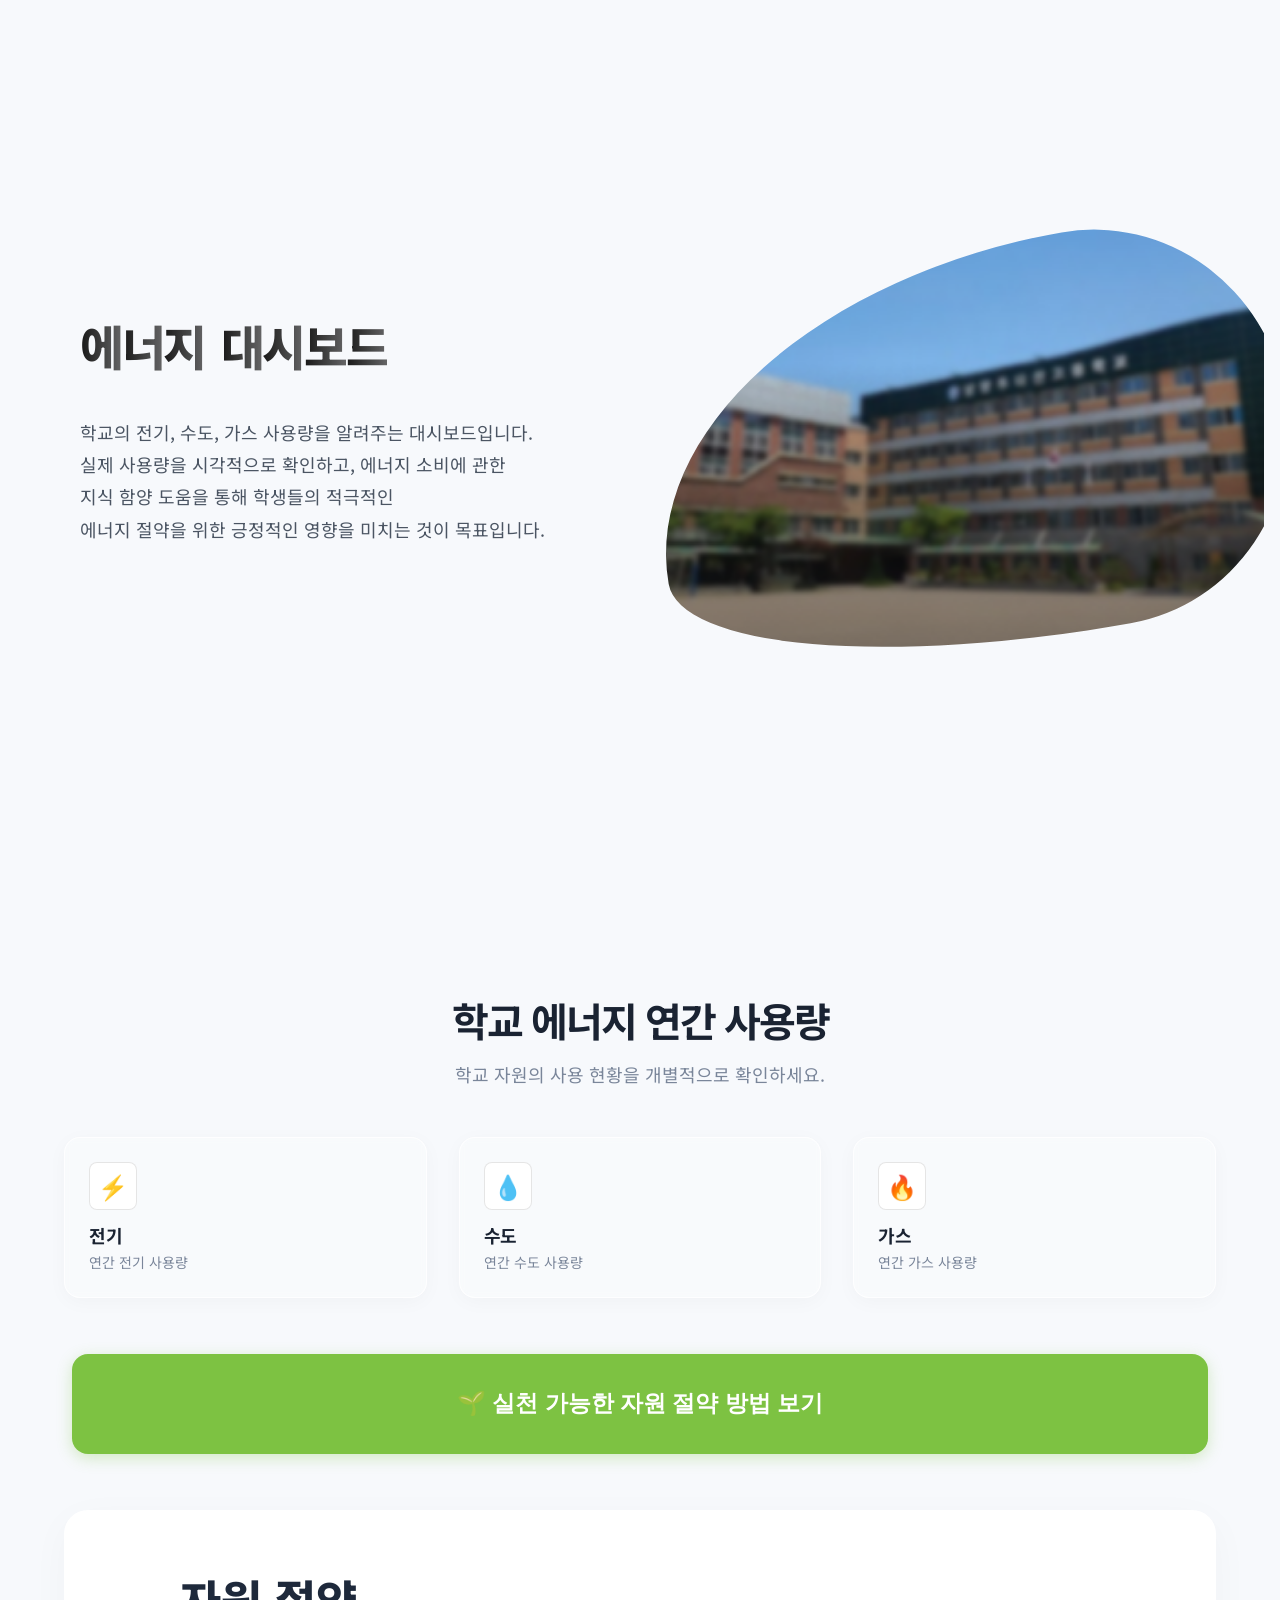
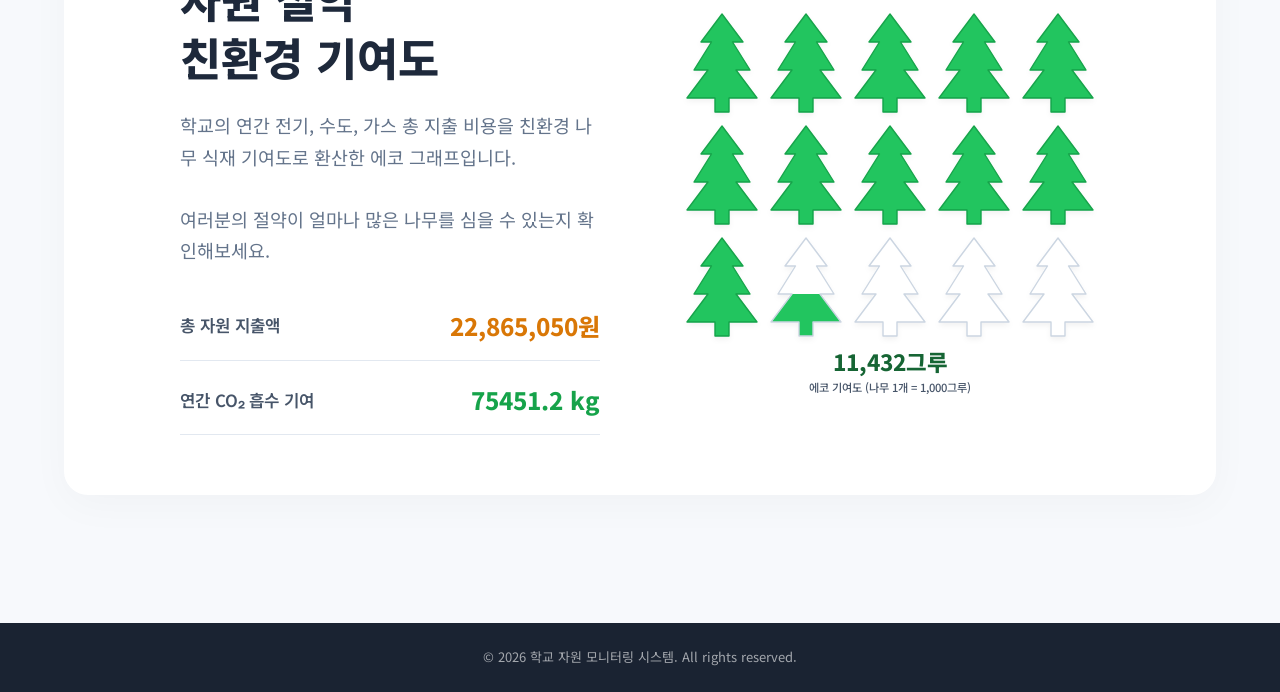
==== commit 906e71d7: "ㄴㅇㅁㅁㅇㅁㅇㅁㅇㅁㄴㅇㅁㄴㅇ" ====
--- a/index.html
+++ b/index.html
@@ -4,7 +4,7 @@
     <meta charset="UTF-8">
     <meta name="viewport" content="width=device-width, initial-scale=1.0">
     <title>에너지 대시보드</title>
-    <link rel="stylesheet" href="style.css?v=69">
+    <link rel="stylesheet" href="style.css?v=73">
 </head>
 <body>
     <div class="hero-bg" id="hero-bg"></div>
--- a/style.css
+++ b/style.css
@@ -989,7 +989,7 @@
 }
 
 /* ===================================
-   패드 여백 압축 & 폰 이미지 제거 및 중앙 정렬 (최종)
+   이미지 잘림 현상 완벽 해결 (최종의 최종본)
    =================================== */
 
 .hero-desc {
@@ -1003,39 +1003,39 @@
         margin-left: 5vw;
     }
     
-    .hero-new h1 {
-        font-size: 3rem; 
-    }
-
+    .hero-new h1 { font-size: 3rem; }
+    
     .hero-image-halfcircle {
-        width: 60vw; 
-        height: 35vw;
-        right: -5vw; 
+        /* 💡 덜 잘려 보이도록 크기를 살짝 줄이고, 오른쪽 안전선 안쪽으로 완전히 밀어 넣음 */
+        width: 50vw; 
+        height: 31vw; 
+        right: -2vw;
+        top: 50%;
     }
 }
 
 /* 2. 패드 세로 화면 (max-width: 900px) */
 @media (max-width: 900px) {
     .hero-new {
+        position: relative; 
         display: flex;
         flex-direction: row; 
         align-items: center;
         justify-content: flex-start;
-        /* 💡 [여백 버그 해결] 위아래로 휑하게 남던 여백을 줄이기 위해 전체 높이 스트레칭(100vh)을 끄고 auto로 변경 */
         min-height: auto; 
-        padding: 120px 24px; /* 패드 세로 화면에 딱 적당하고 고급스러운 위아래 여백 부여 */
+        padding: 120px 24px; 
         overflow: hidden; 
     }
 
     .hero-content {
-        width: 50%; 
-        max-width: 320px; 
+        width: 45%; 
+        max-width: 300px; 
         margin-left: 4vw;
         z-index: 10;
     }
 
     .hero-new h1 {
-        font-size: 2.5rem; 
+        font-size: 2.4rem; 
         line-height: 1.3;
     }
 
@@ -1044,9 +1044,7 @@
         white-space: nowrap; 
     }
 
-    .hero-desc br {
-        display: none; 
-    }
+    .hero-desc br { display: none; }
     
     .hero-desc {
         font-size: 1.05rem;
@@ -1056,24 +1054,37 @@
 
     .hero-image-halfcircle {
         position: absolute;
-        width: 68vw; 
-        height: 40vw;
-        right: -10vw; 
+        /* 💡 패드 세로에서도 덜 잘리도록 크기를 줄이고 안으로 당겨옴 */
+        width: 55vw; 
+        height: 34vw;
+        right: -5vw; 
         top: 50%;
         transform: translateY(-50%) rotate(-10deg);
         border-radius: 70% 30% 30% 70% / 70% 50% 50% 30%; 
     }
 }
 
-/* 3. 핸드폰 화면 (max-width: 480px) */
+/* 3. 모바일 기기 공통 (max-width: 768px) */
+@media (max-width: 768px) {
+    .eco-tree-graphic-area {
+        width: 100%;
+        max-width: 100%;
+    }
+    
+    .eco-tree-graphic-area svg {
+        width: 100%;
+        height: auto;
+    }
+}
+
+/* 4. 핸드폰 화면 (max-width: 480px) */
 @media (max-width: 480px) {
     .hero-new {
         min-height: auto;
-        padding: 80px 20px; /* 폰 환경에 맞춘 컴팩트한 위아래 여백 */
+        padding: 80px 20px; 
     }
 
     .hero-content {
-        /* 💡 폰에서는 글자 박스 가로폭을 100%로 넓히고 완벽한 가운데 정렬 */
         width: 100%; 
         max-width: none;
         margin-left: 0;
@@ -1081,19 +1092,18 @@
     }
 
     .hero-new h1 {
-        font-size: 2.2rem; /* 폰 화면에서 보기 좋은 시원한 타이틀 크기 */
-        justify-content: center; /* 타이틀 정중앙 정렬 */
+        font-size: 2.2rem; 
+        justify-content: center; 
         text-align: center;
     }
 
     .hero-desc {
         font-size: 1rem;
         line-height: 1.6;
-        padding-right: 0; /* 둥근 모양 맞춤 여백을 제거하여 중앙 밸런스 유지 */
+        padding-right: 0; 
         text-align: center;
     }
 
-    /* 💡 [폰 이미지 제거] 오직 핸드폰 화면에서만 물방울 이미지를 완전히 숨김 */
     .hero-image-halfcircle {
         display: none !important;
     }
@@ -1103,7 +1113,6 @@
         font-size: 1.1rem;
     }
 
-    /* 하단 격자 카드 목록 1열 정렬 */
     .feature-grid, .top-cards {
         grid-template-columns: 1fr;
         gap: 16px;
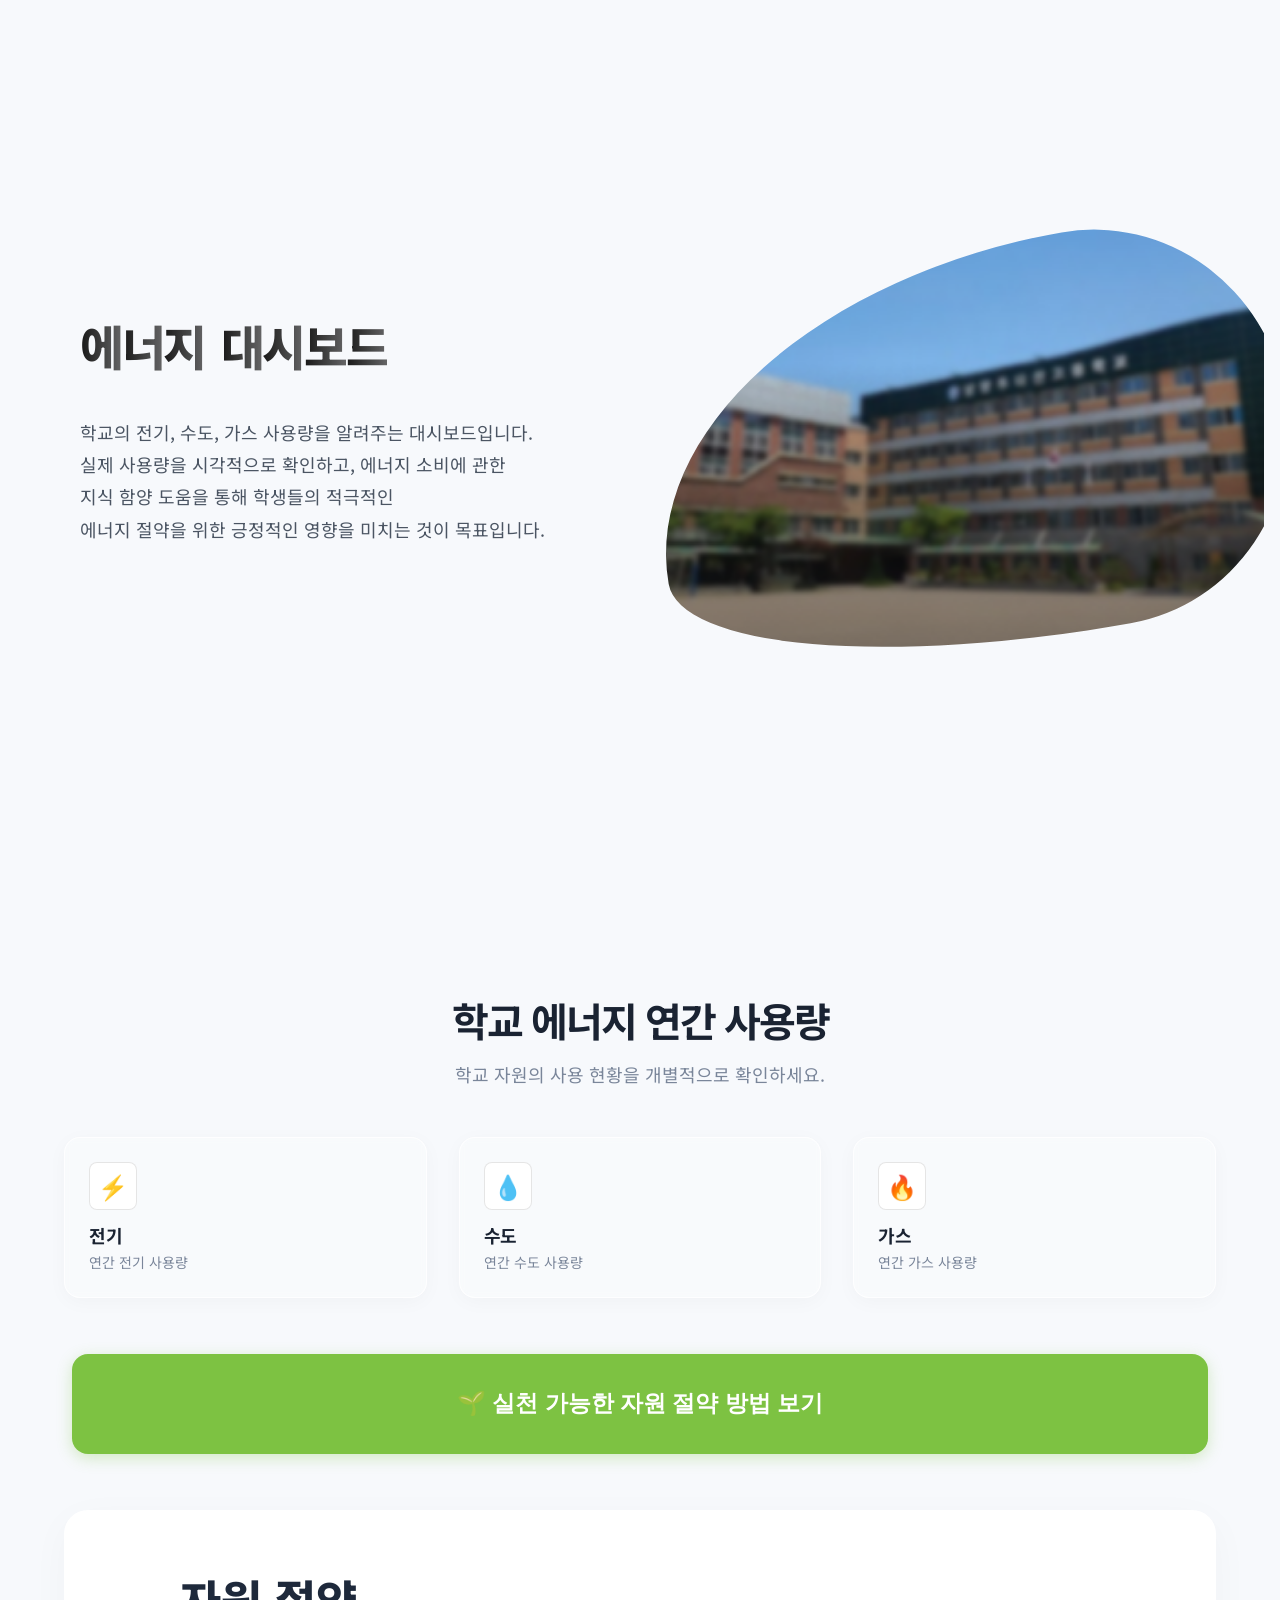
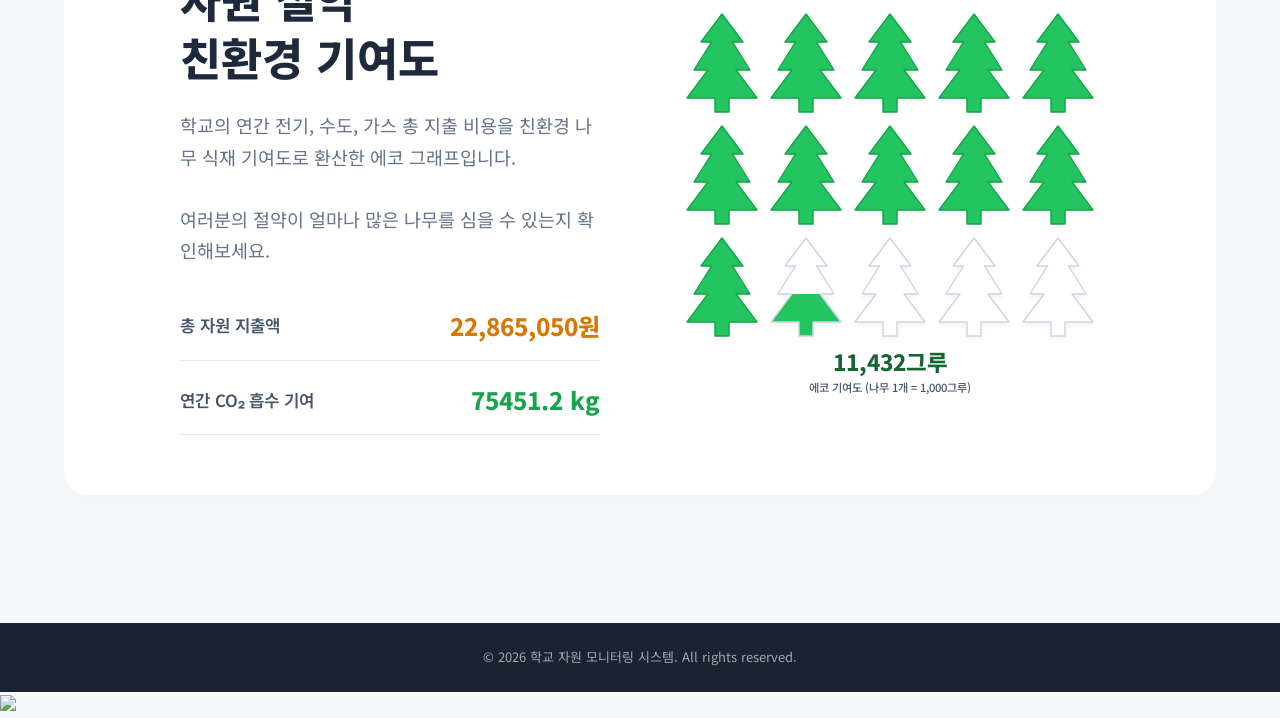
==== commit 2453d8cf: "트레픽확인버튼추가" ====
--- a/index.html
+++ b/index.html
@@ -214,5 +214,6 @@
             }
         });
     </script>
+<a href="https://hits.seeyoufarm.com"><img src="https://hits.seeyoufarm.com/api/count/incr/badge.svg?url=https%3A%2F%2Fcherry13131.github.io%2Fstreamlit%2F&count_bg=%23D6FF79&title_bg=%23555555&icon=&icon_color=%23E7E7E7&title=viewers&edge_flat=false"/></a>
 </body>
 </html>
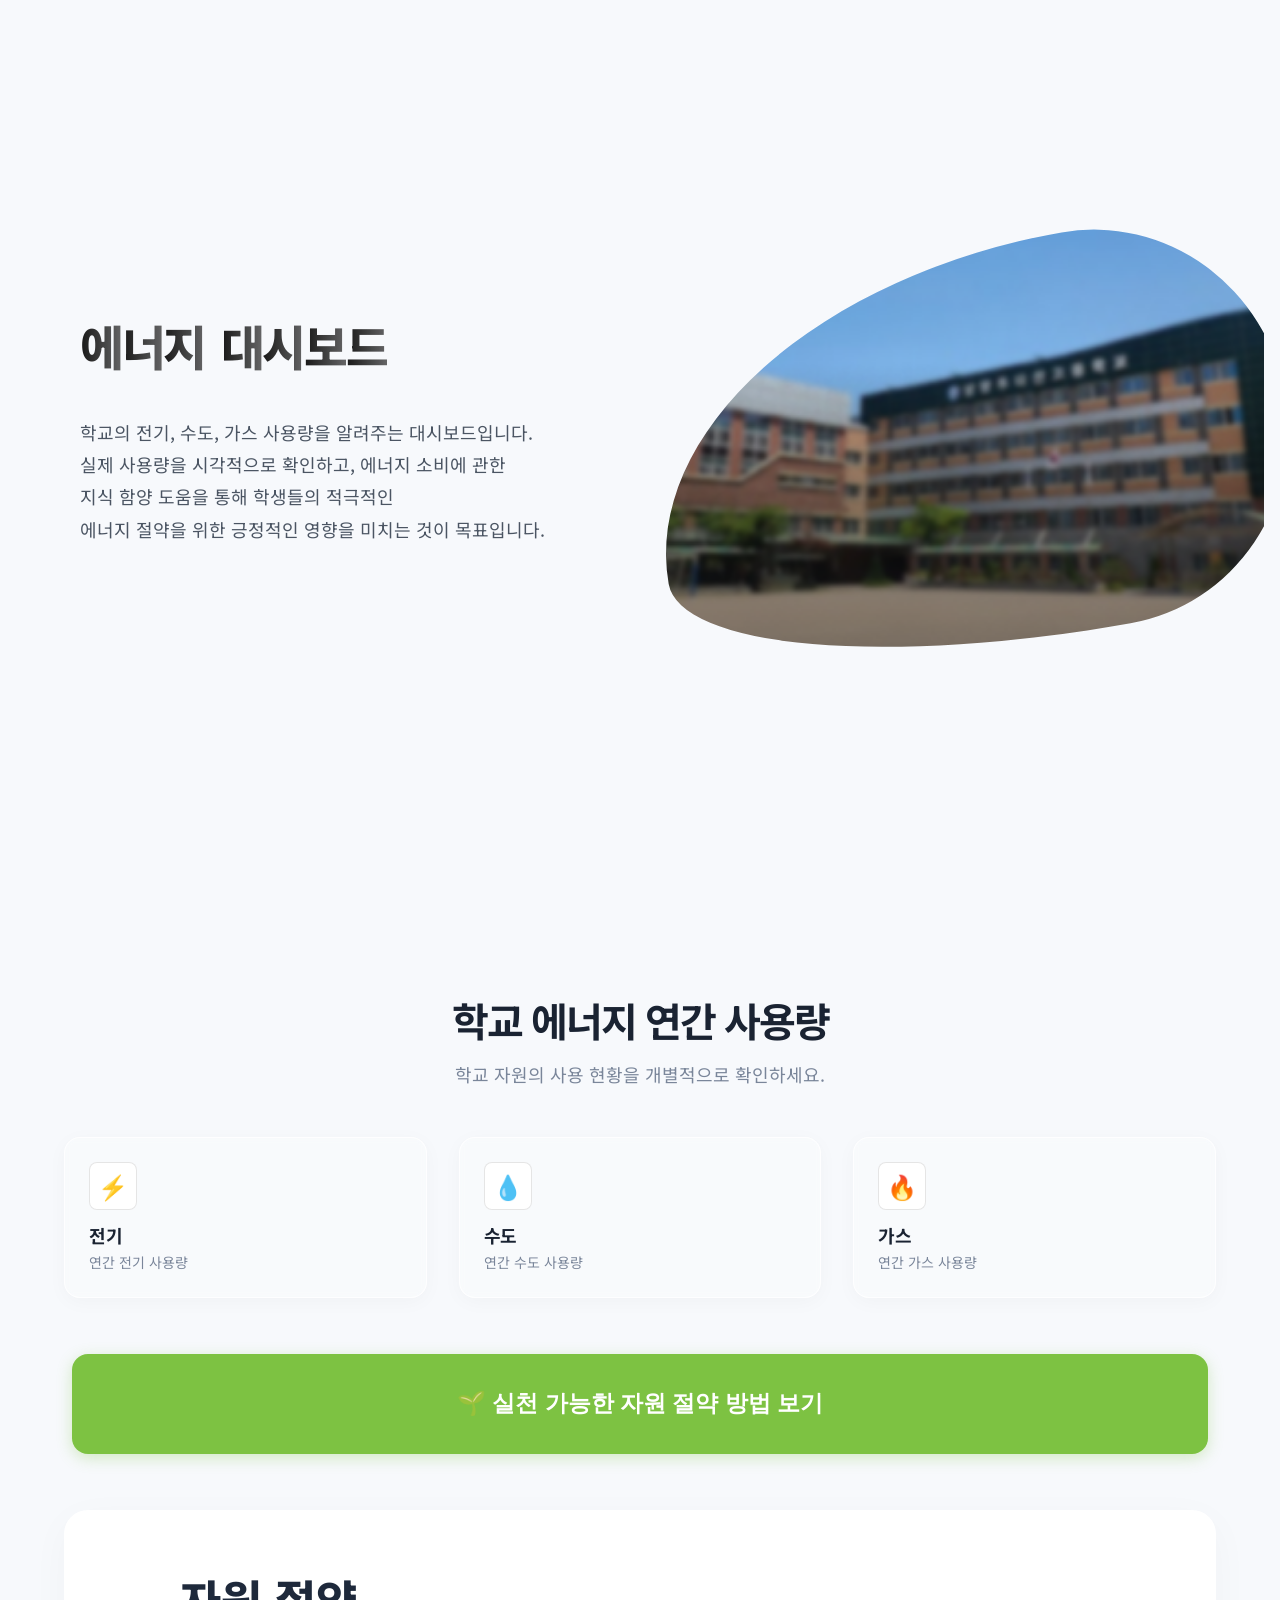
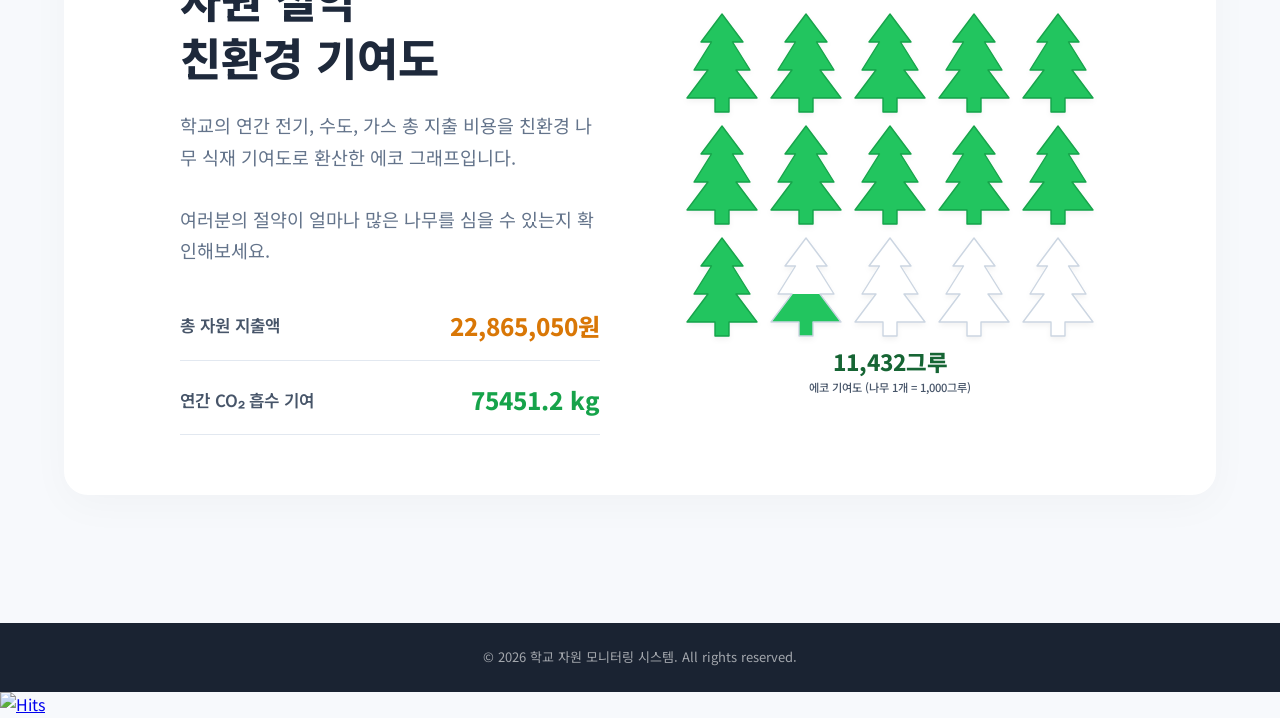
==== commit fcf16700: "시청자확인그거다그거 만듦" ====
--- a/index.html
+++ b/index.html
@@ -214,6 +214,9 @@
             }
         });
     </script>
-<a href="https://hits.seeyoufarm.com"><img src="https://hits.seeyoufarm.com/api/count/incr/badge.svg?url=https%3A%2F%2Fcherry13131.github.io%2Fstreamlit%2F&count_bg=%23D6FF79&title_bg=%23555555&icon=&icon_color=%23E7E7E7&title=viewers&edge_flat=false"/></a>
+<a href="https://hits.sh/cherry13131.github.io/streamlit/">
+  <img alt="Hits" src="https://hits.sh/cherry13131.github.io/streamlit.svg?color=79c83d"/>
+</a>
+
 </body>
 </html>
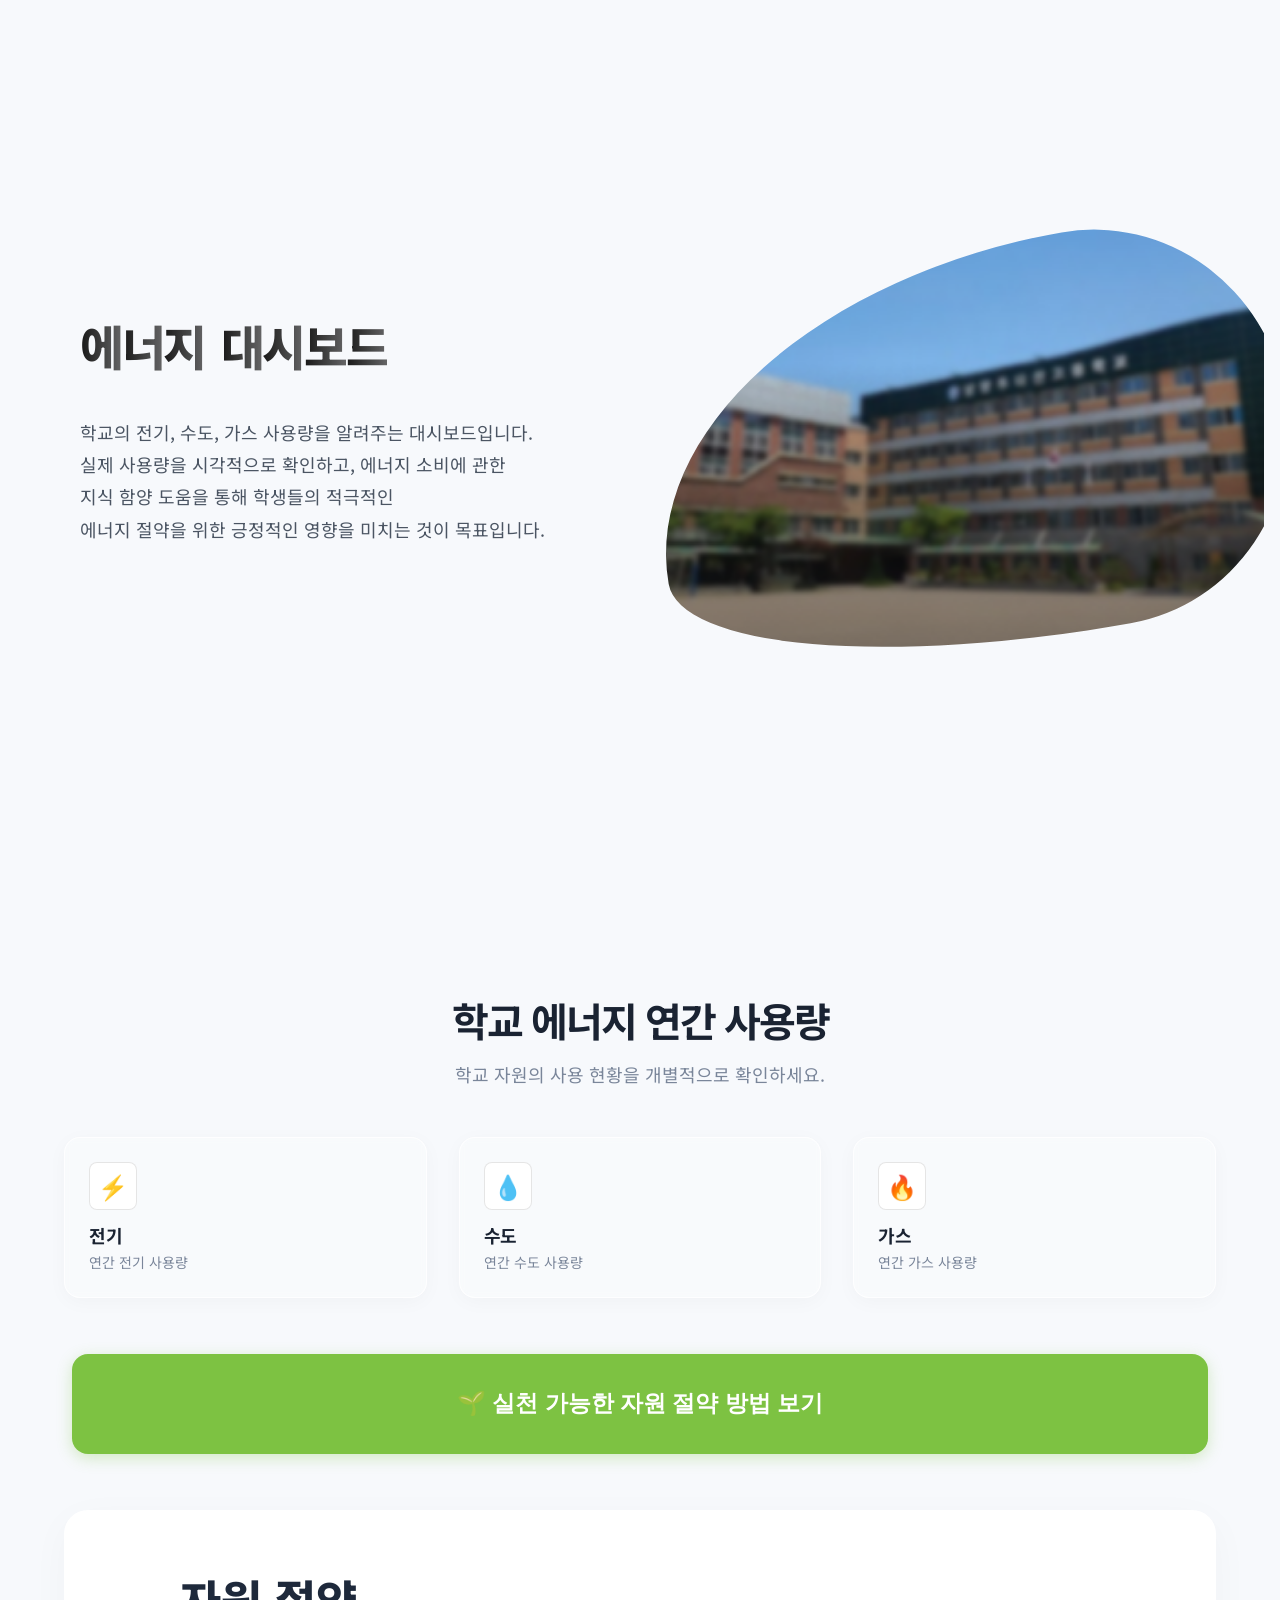
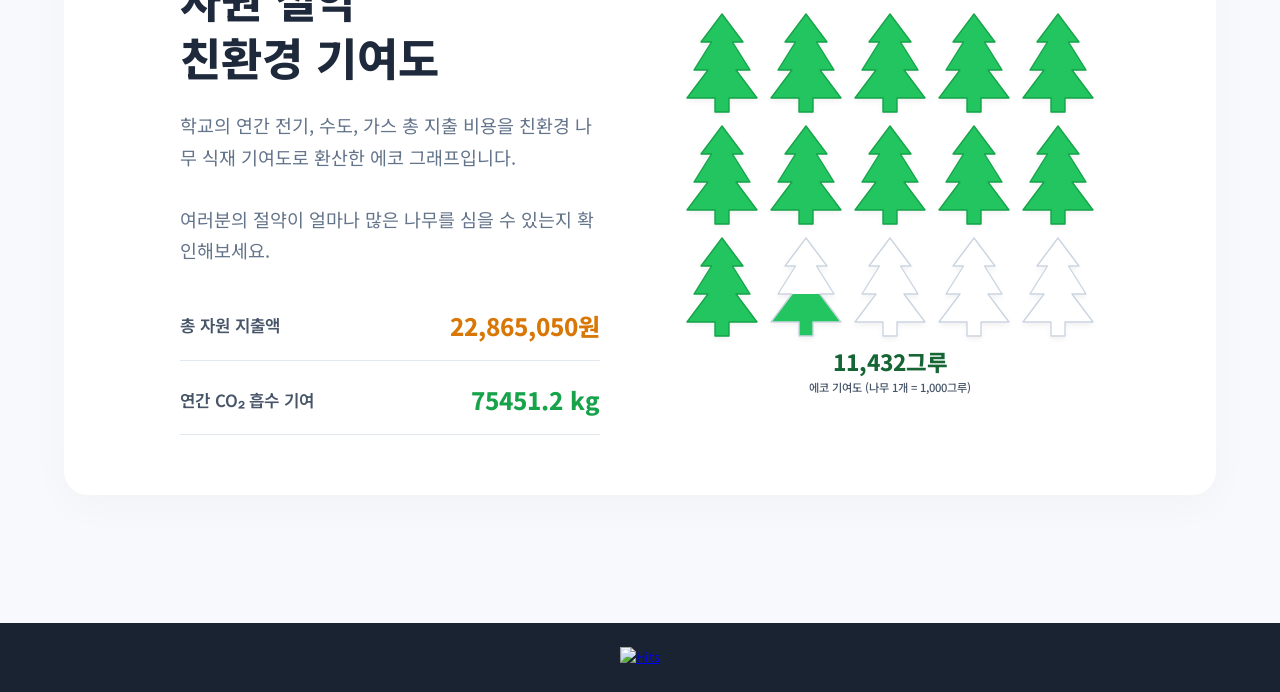
==== commit af0278b4: "방문자 보이는거 위치옮김" ====
--- a/index.html
+++ b/index.html
@@ -128,7 +128,8 @@
     </div>
 
     <footer>
-        <p>© 2026 학교 자원 모니터링 시스템. All rights reserved.</p>
+        <a href="https://hits.sh/cherry13131.github.io/streamlit/">
+  <img alt="Hits" src="https://hits.sh/cherry13131.github.io/streamlit.svg?color=79c83d"/>
     </footer>
 
     <script>
@@ -214,9 +215,5 @@
             }
         });
     </script>
-<a href="https://hits.sh/cherry13131.github.io/streamlit/">
-  <img alt="Hits" src="https://hits.sh/cherry13131.github.io/streamlit.svg?color=79c83d"/>
-</a>
-
 </body>
 </html>
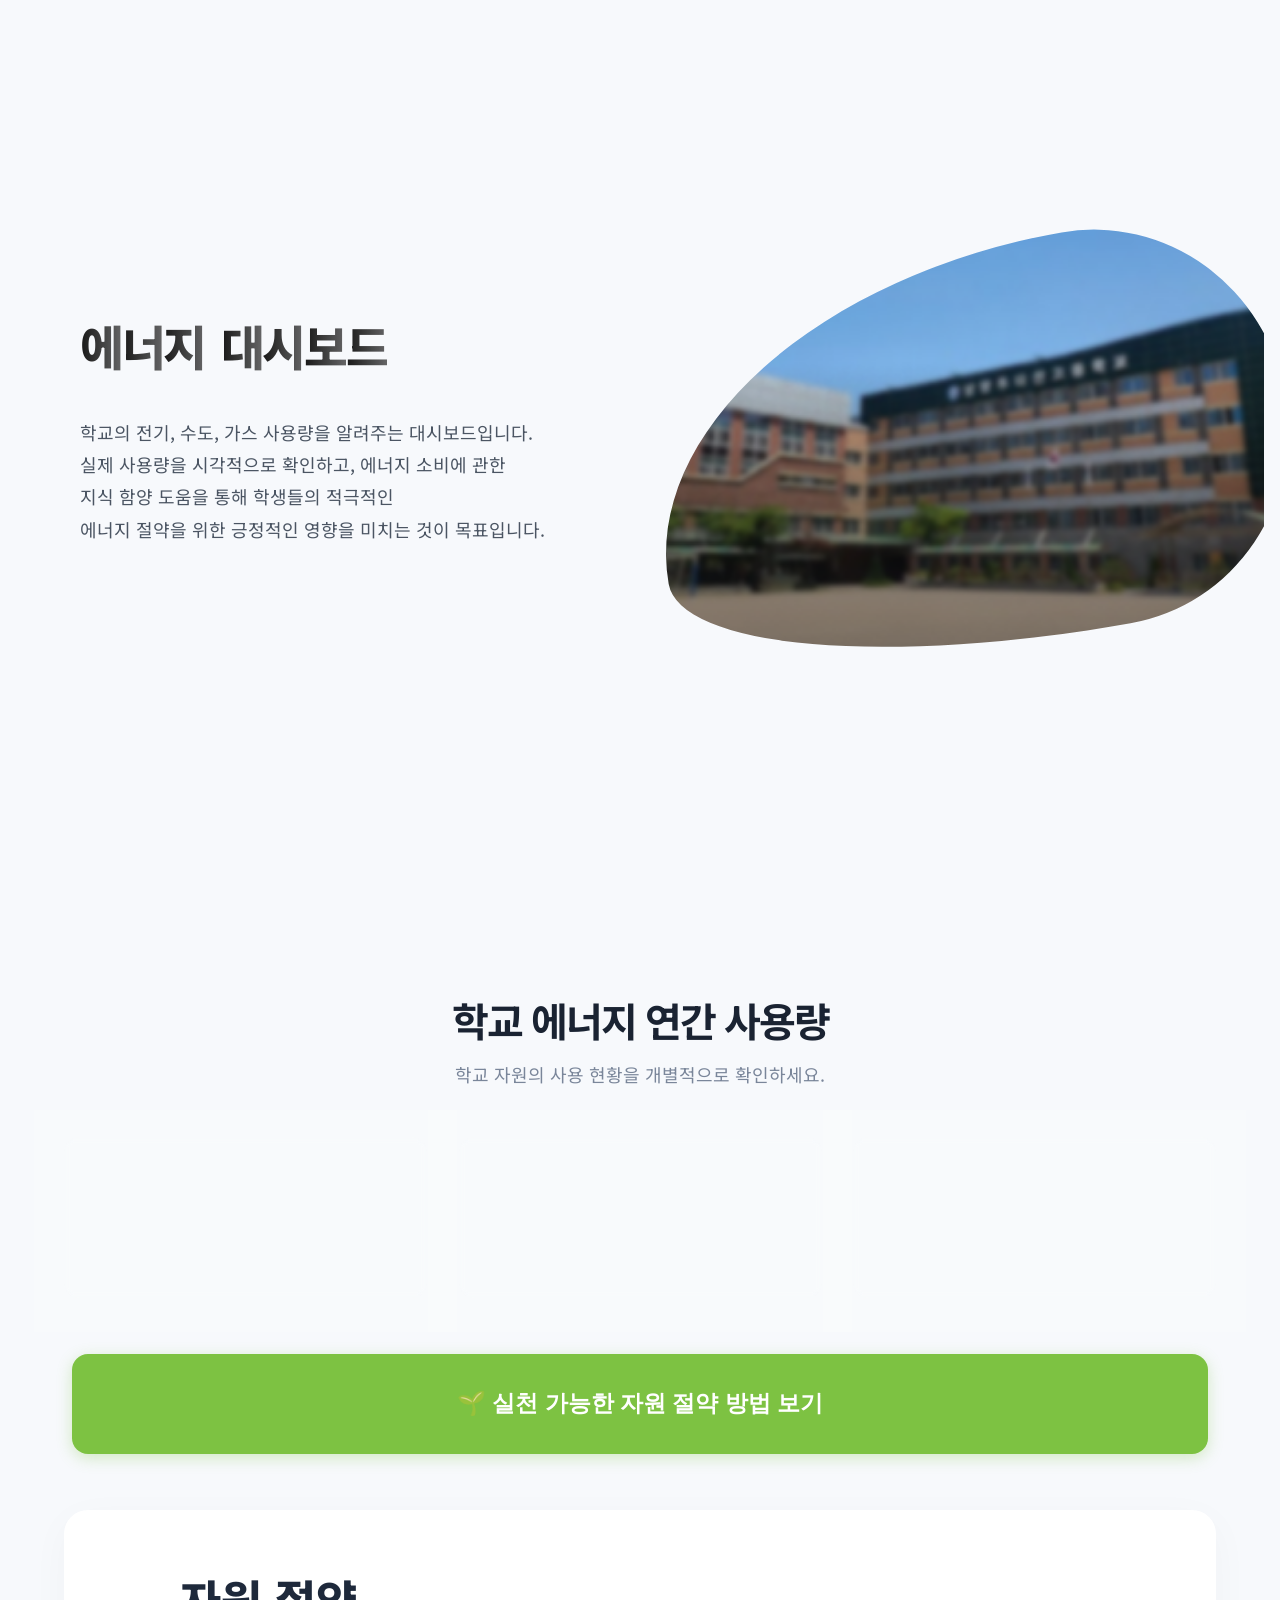
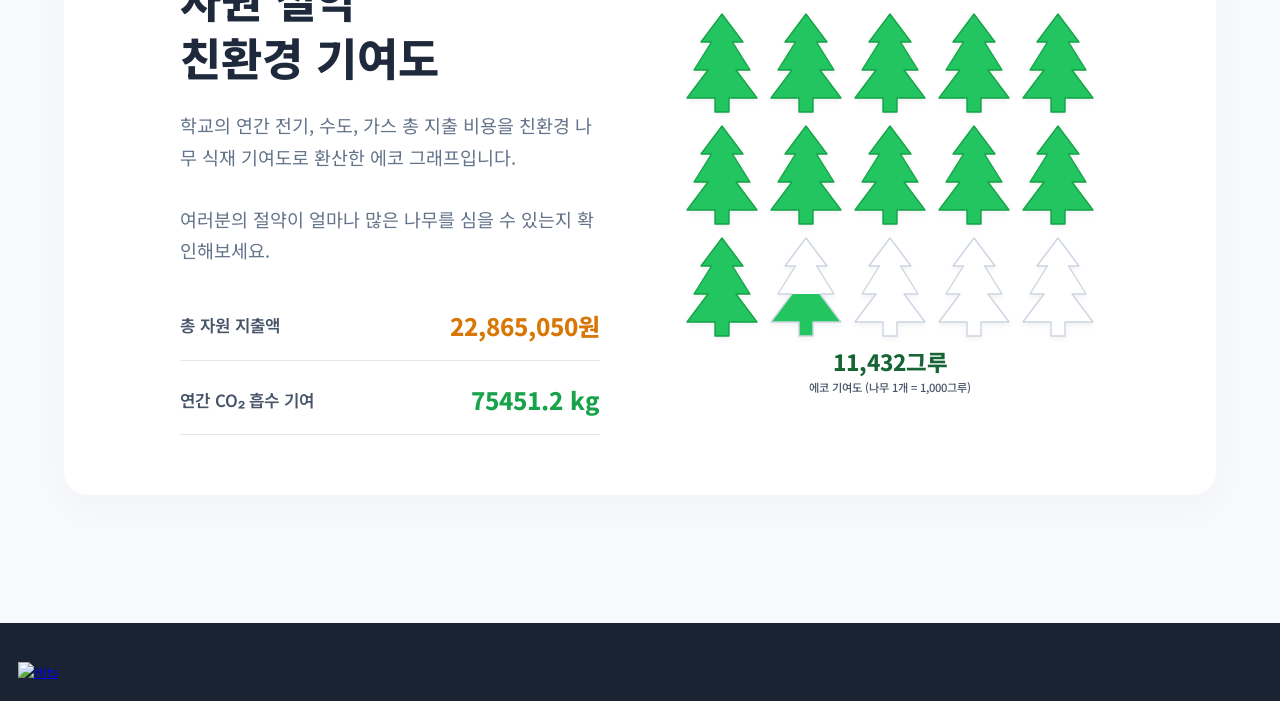
==== commit e983c4f3: "index.html 업데이트" ====
--- a/index.html
+++ b/index.html
@@ -128,7 +128,7 @@
     </div>
 
     <footer>
-        <a href="https://hits.sh/cherry13131.github.io/streamlit/">
+        <br> <a href="https://hits.sh/cherry13131.github.io/streamlit/">
   <img alt="Hits" src="https://hits.sh/cherry13131.github.io/streamlit.svg?color=79c83d"/>
     </footer>
 
--- a/style.css
+++ b/style.css
@@ -798,8 +798,8 @@
 footer {
     background-color: #1a2332;
     color: rgba(255, 255, 255, 0.6);
-    text-align: center;
-    padding: 24px;
+    text-align: left;
+    padding: 18px;
     font-size: 13px;
 }
 
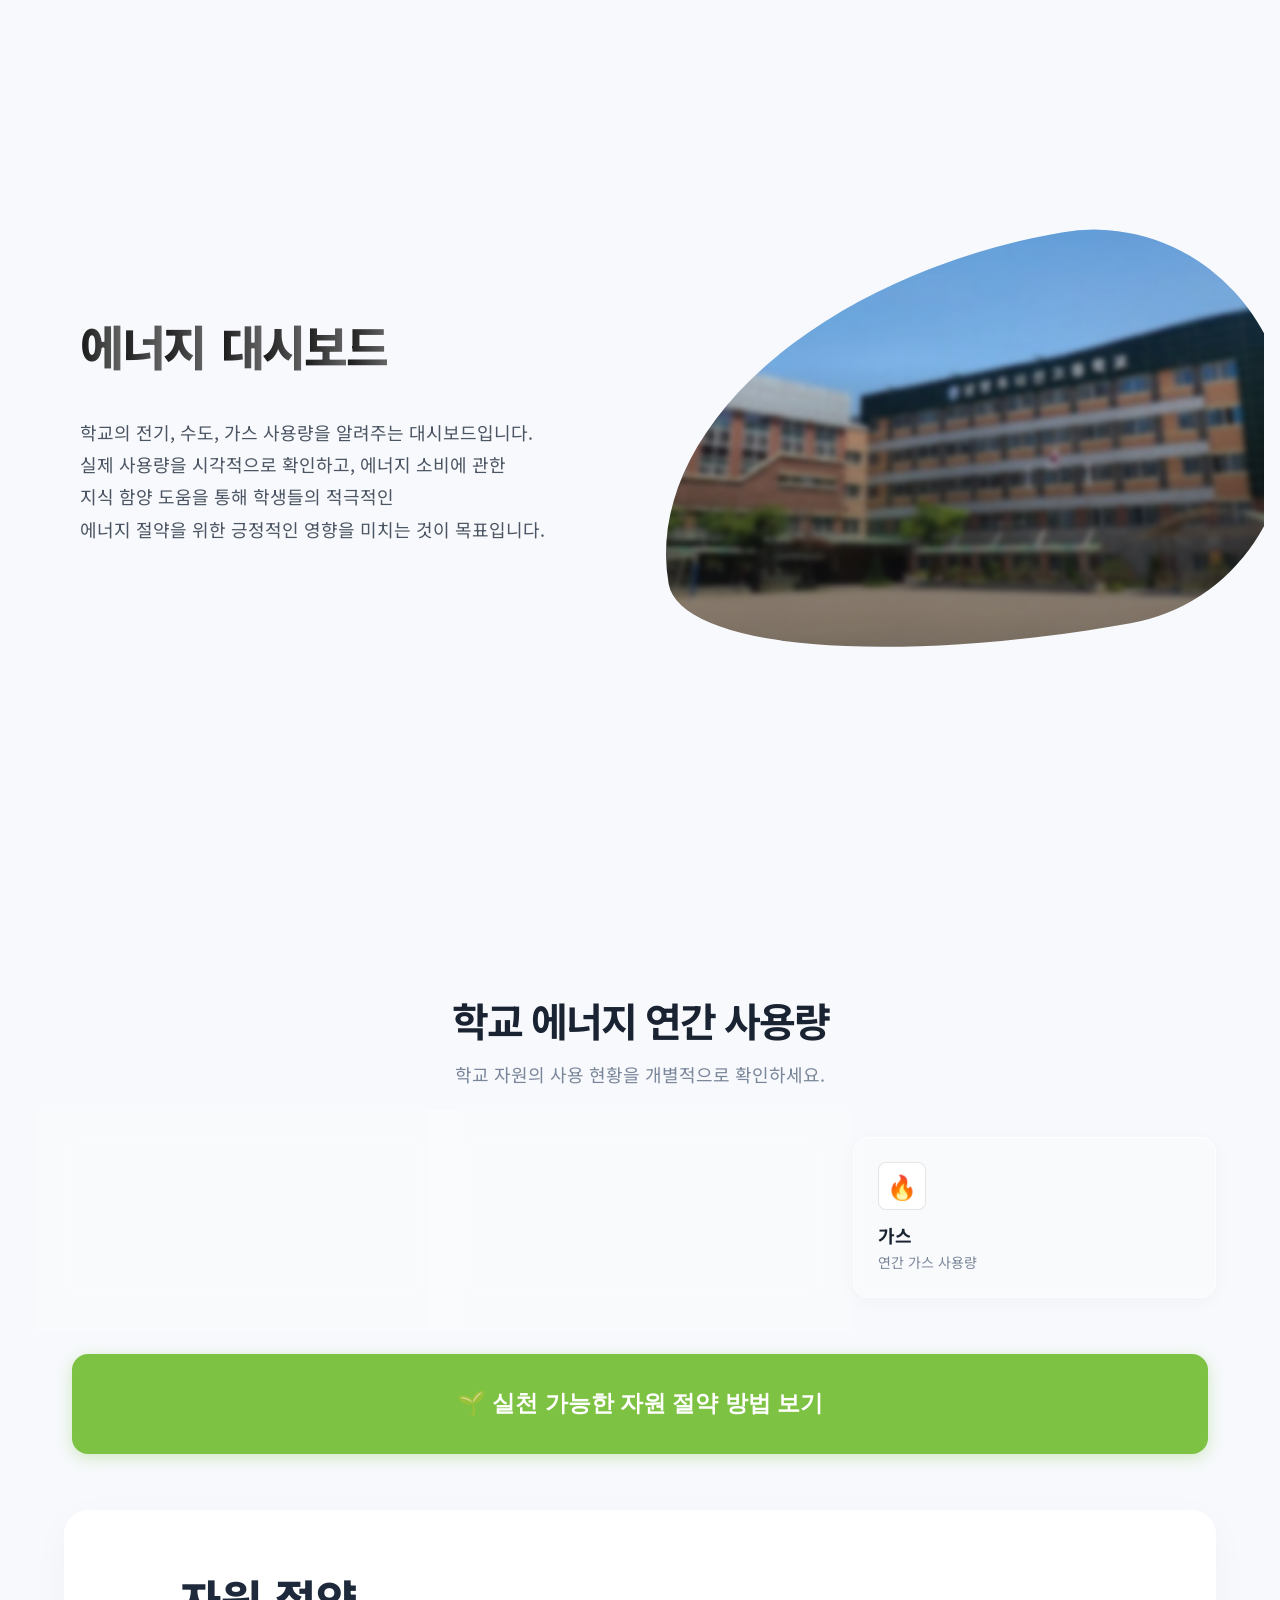
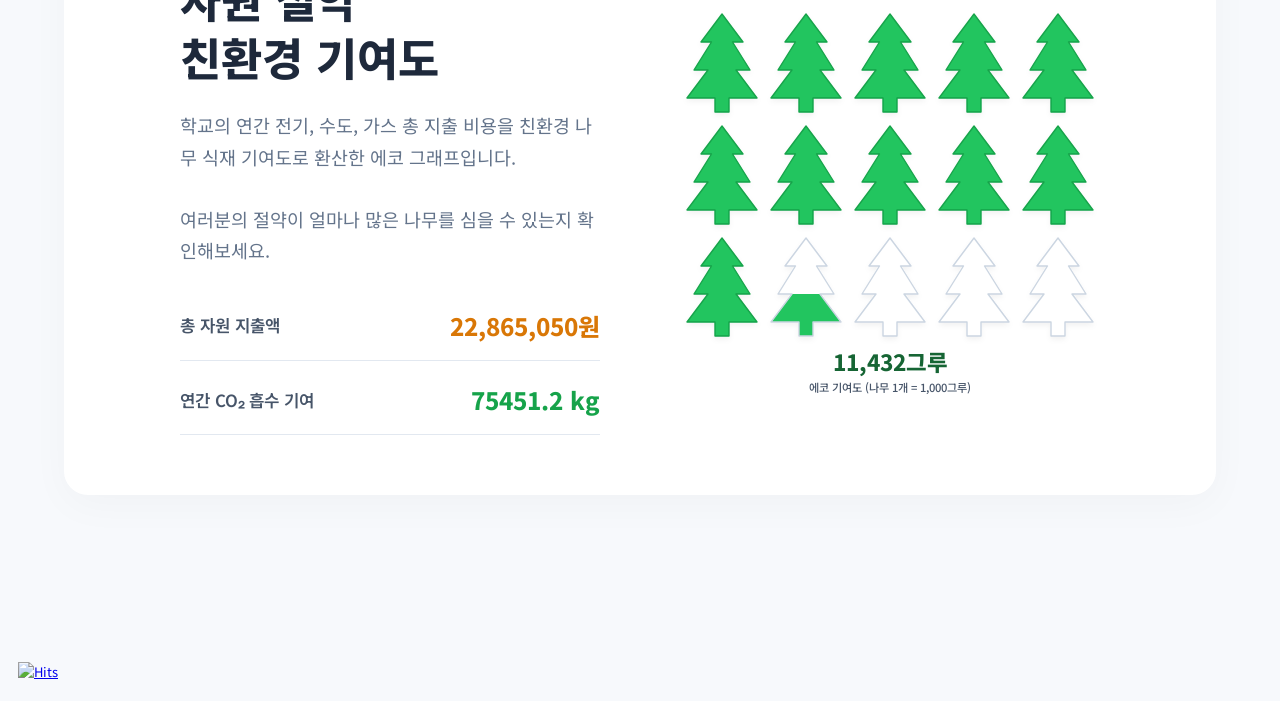
==== commit 74ac75b9: "index.html 업데이트" ====
--- a/index.html
+++ b/index.html
@@ -4,7 +4,7 @@
     <meta charset="UTF-8">
     <meta name="viewport" content="width=device-width, initial-scale=1.0">
     <title>에너지 대시보드</title>
-    <link rel="stylesheet" href="style.css?v=73">
+    <link rel="stylesheet" href="style.css?v=75">
 </head>
 <body>
     <div class="hero-bg" id="hero-bg"></div>
--- a/style.css
+++ b/style.css
@@ -796,7 +796,7 @@
    푸터
    =================================== */
 footer {
-    background-color: #1a2332;
+    background-color: #f7f9fc;
     color: rgba(255, 255, 255, 0.6);
     text-align: left;
     padding: 18px;
